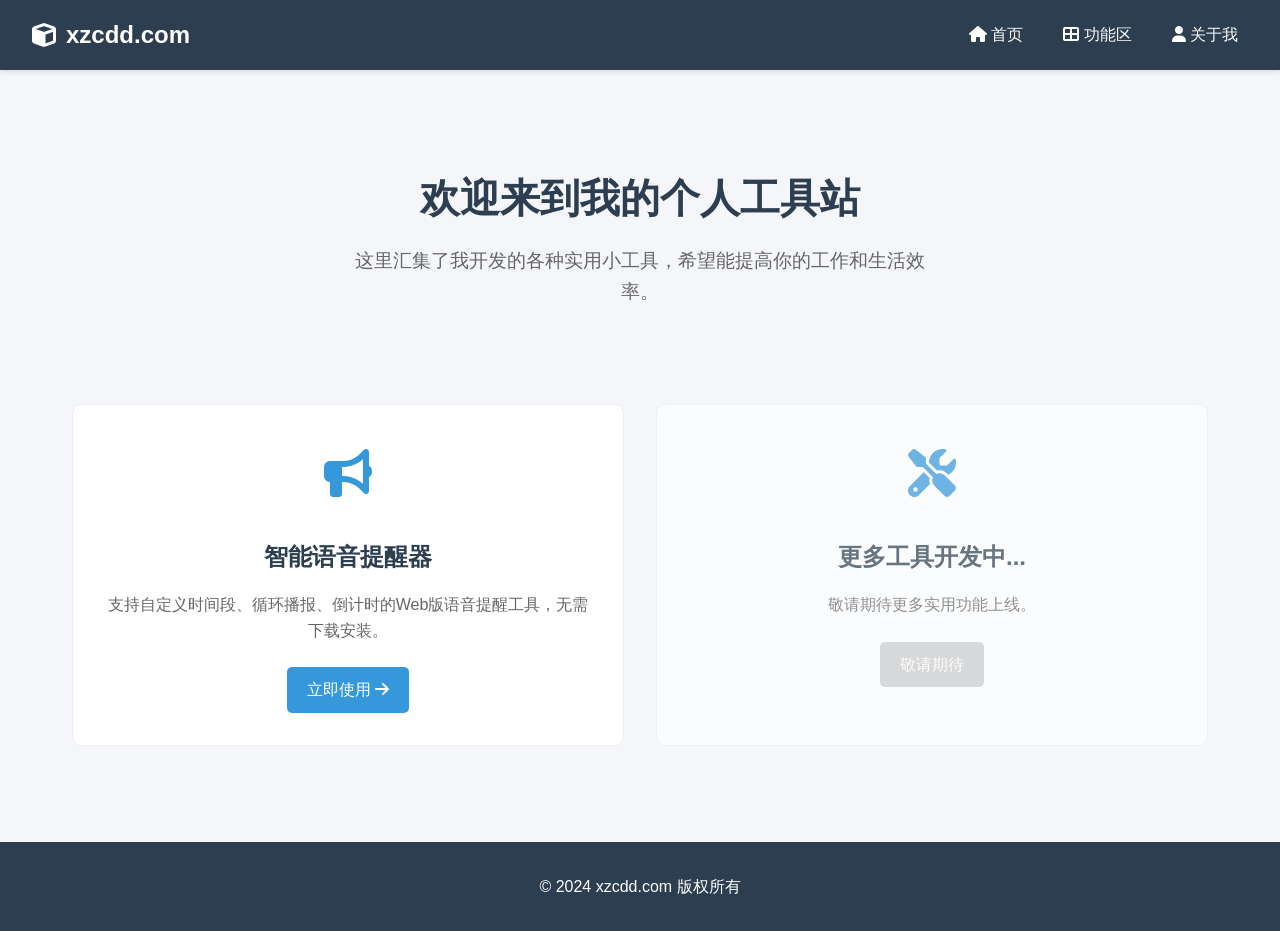
==== index.html @ f3e742e1 "Update index.html" ====
<!DOCTYPE html>
<html lang="zh-CN">
<head>
    <meta charset="UTF-8">
    <meta name="viewport" content="width=device-width, initial-scale=1.0">
    <title>我的个人网站 - xzcdd.com</title>
    <!-- 字体图标 -->
    <link rel="stylesheet" href="https://cdnjs.cloudflare.com/ajax/libs/font-awesome/6.4.0/css/all.min.css">
    <style>
        :root {
            --primary-color: #3498db;
            --secondary-color: #2c3e50;
            --bg-color: #f4f6f9;
            --text-color: #333;
            --card-bg: #fff;
        }

        * {
            margin: 0;
            padding: 0;
            box-sizing: border-box;
            font-family: 'Segoe UI', Tahoma, Geneva, Verdana, sans-serif;
        }

        body {
            background-color: var(--bg-color);
            color: var(--text-color);
            line-height: 1.6;
        }

        /* 导航栏 */
        .navbar {
            background-color: var(--secondary-color);
            color: white;
            padding: 1rem 2rem;
            display: flex;
            justify-content: space-between;
            align-items: center;
            box-shadow: 0 2px 5px rgba(0,0,0,0.1);
        }

        .logo {
            font-size: 1.5rem;
            font-weight: bold;
            display: flex;
            align-items: center;
            gap: 10px;
        }

        .nav-links {
            list-style: none;
            display: flex;
            gap: 20px;
        }

        .nav-links a {
            color: white;
            text-decoration: none;
            padding: 5px 10px;
            border-radius: 4px;
            transition: background 0.3s;
        }

        .nav-links a:hover {
            background-color: rgba(255,255,255,0.1);
        }

        /* 主体内容 */
        .container {
            max-width: 1200px;
            margin: 0 auto;
            padding: 2rem;
        }

        .hero {
            text-align: center;
            padding: 4rem 0;
            margin-bottom: 2rem;
        }

        .hero h1 {
            font-size: 2.5rem;
            margin-bottom: 1rem;
            color: var(--secondary-color);
        }

        .hero p {
            font-size: 1.2rem;
            color: #666;
            max-width: 600px;
            margin: 0 auto;
        }

        /* 功能区网格 */
        .features-grid {
            display: grid;
            grid-template-columns: repeat(auto-fit, minmax(300px, 1fr));
            gap: 2rem;
        }

        .feature-card {
            background: var(--card-bg);
            border-radius: 10px;
            padding: 2rem;
            text-align: center;
            transition: transform 0.3s, box-shadow 0.3s;
            border: 1px solid #eee;
            cursor: pointer;
            text-decoration: none;
            color: inherit;
            display: block;
        }

        .feature-card:hover {
            transform: translateY(-5px);
            box-shadow: 0 10px 20px rgba(0,0,0,0.1);
            border-color: var(--primary-color);
        }

        .feature-icon {
            font-size: 3rem;
            color: var(--primary-color);
            margin-bottom: 1.5rem;
        }

        .feature-title {
            font-size: 1.5rem;
            margin-bottom: 1rem;
            color: var(--secondary-color);
        }

        .feature-desc {
            color: #666;
            margin-bottom: 1.5rem;
        }

        .btn {
            display: inline-block;
            padding: 10px 20px;
            background-color: var(--primary-color);
            color: white;
            border-radius: 5px;
            text-decoration: none;
            font-weight: 500;
            transition: background 0.3s;
        }

        .btn:hover {
            background-color: #2980b9;
        }

        /* 页脚 */
        footer {
            background-color: var(--secondary-color);
            color: white;
            text-align: center;
            padding: 2rem;
            margin-top: 4rem;
        }

        @media (max-width: 768px) {
            .navbar {
                flex-direction: column;
                gap: 1rem;
            }
            
            .nav-links {
                width: 100%;
                justify-content: center;
            }
        }
    </style>
</head>
<body>
    <!-- 导航栏 -->
    <nav class="navbar">
        <div class="logo">
            <i class="fas fa-cube"></i> xzcdd.com
        </div>
        <ul class="nav-links">
            <li><a href="#"><i class="fas fa-home"></i> 首页</a></li>
            <li><a href="#features"><i class="fas fa-th-large"></i> 功能区</a></li>
            <li><a href="#"><i class="fas fa-user"></i> 关于我</a></li>
        </ul>
    </nav>

    <!-- 主体内容 -->
    <div class="container">
        <section class="hero">
            <h1>欢迎来到我的个人工具站</h1>
            <p>这里汇集了我开发的各种实用小工具，希望能提高你的工作和生活效率。</p>
        </section>

        <section id="features" class="features-grid">
            <!-- 工具卡片 1：语音提醒器 -->
            <a href="/reminder/" class="feature-card">
                <div class="feature-icon">
                    <i class="fas fa-bullhorn"></i>
                </div>
                <h3 class="feature-title">智能语音提醒器</h3>
                <p class="feature-desc">支持自定义时间段、循环播报、倒计时的Web版语音提醒工具，无需下载安装。</p>
                <span class="btn">立即使用 <i class="fas fa-arrow-right"></i></span>
            </a>

            <!-- 工具卡片 2：预留位 (示例) -->
            <div class="feature-card" style="opacity: 0.7; cursor: default;">
                <div class="feature-icon">
                    <i class="fas fa-tools"></i>
                </div>
                <h3 class="feature-title">更多工具开发中...</h3>
                <p class="feature-desc">敬请期待更多实用功能上线。</p>
                <span class="btn" style="background-color: #ccc;">敬请期待</span>
            </div>
        </section>
    </div>

    <!-- 页脚 -->
    <footer>
        <p>&copy; 2024 xzcdd.com 版权所有</p>
    </footer>
</body>
</html>
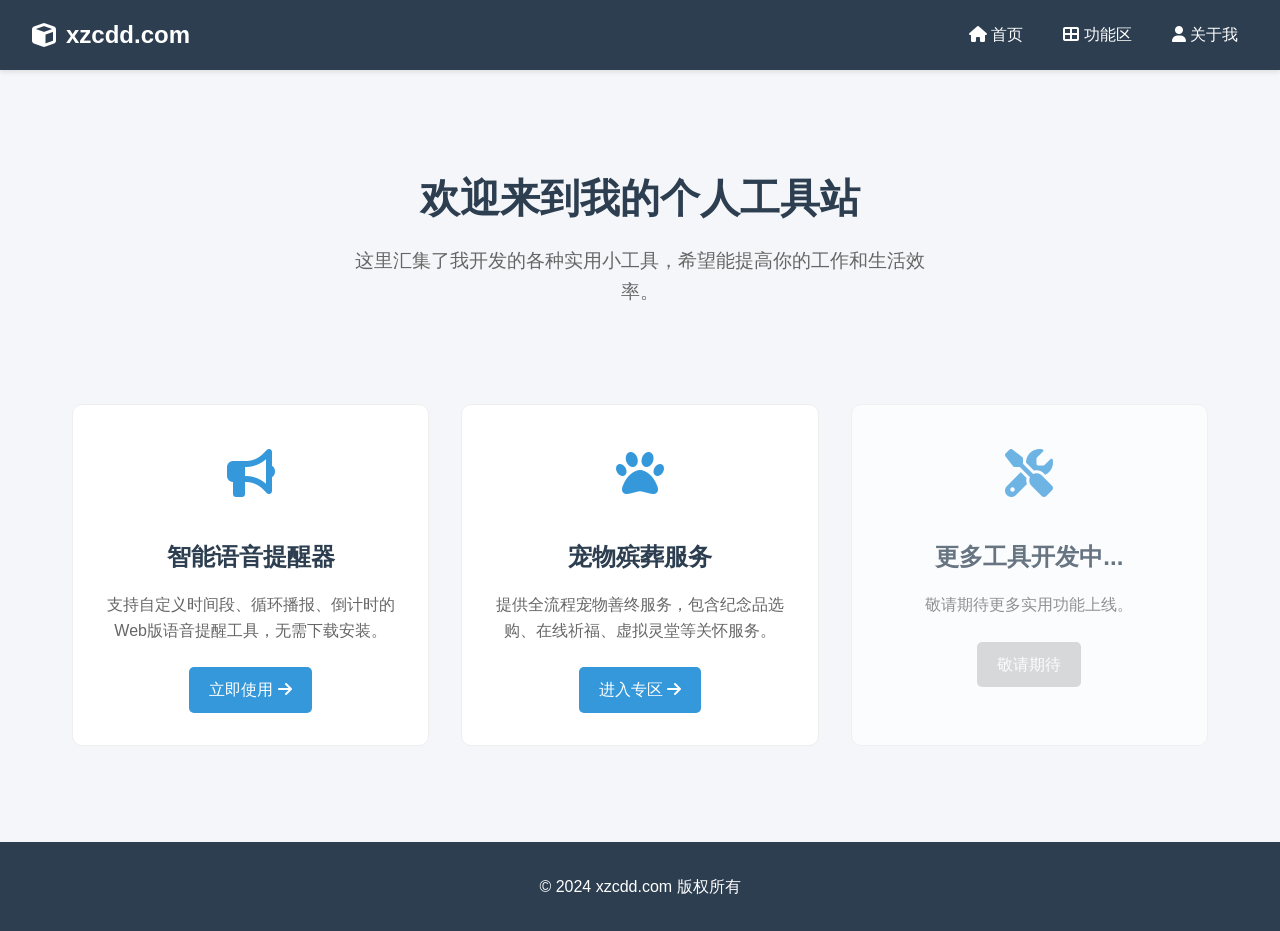
==== commit f3aae2ae: "Update index.html" ====
--- a/index.html
+++ b/index.html
@@ -1,222 +1,232 @@
-<!DOCTYPE html>
-<html lang="zh-CN">
-<head>
-    <meta charset="UTF-8">
-    <meta name="viewport" content="width=device-width, initial-scale=1.0">
-    <title>我的个人网站 - xzcdd.com</title>
-    <!-- 字体图标 -->
-    <link rel="stylesheet" href="https://cdnjs.cloudflare.com/ajax/libs/font-awesome/6.4.0/css/all.min.css">
-    <style>
-        :root {
-            --primary-color: #3498db;
-            --secondary-color: #2c3e50;
-            --bg-color: #f4f6f9;
-            --text-color: #333;
-            --card-bg: #fff;
-        }
-
-        * {
-            margin: 0;
-            padding: 0;
-            box-sizing: border-box;
-            font-family: 'Segoe UI', Tahoma, Geneva, Verdana, sans-serif;
-        }
-
-        body {
-            background-color: var(--bg-color);
-            color: var(--text-color);
-            line-height: 1.6;
-        }
-
-        /* 导航栏 */
-        .navbar {
-            background-color: var(--secondary-color);
-            color: white;
-            padding: 1rem 2rem;
-            display: flex;
-            justify-content: space-between;
-            align-items: center;
-            box-shadow: 0 2px 5px rgba(0,0,0,0.1);
-        }
-
-        .logo {
-            font-size: 1.5rem;
-            font-weight: bold;
-            display: flex;
-            align-items: center;
-            gap: 10px;
-        }
-
-        .nav-links {
-            list-style: none;
-            display: flex;
-            gap: 20px;
-        }
-
-        .nav-links a {
-            color: white;
-            text-decoration: none;
-            padding: 5px 10px;
-            border-radius: 4px;
-            transition: background 0.3s;
-        }
-
-        .nav-links a:hover {
-            background-color: rgba(255,255,255,0.1);
-        }
-
-        /* 主体内容 */
-        .container {
-            max-width: 1200px;
-            margin: 0 auto;
-            padding: 2rem;
-        }
-
-        .hero {
-            text-align: center;
-            padding: 4rem 0;
-            margin-bottom: 2rem;
-        }
-
-        .hero h1 {
-            font-size: 2.5rem;
-            margin-bottom: 1rem;
-            color: var(--secondary-color);
-        }
-
-        .hero p {
-            font-size: 1.2rem;
-            color: #666;
-            max-width: 600px;
-            margin: 0 auto;
-        }
-
-        /* 功能区网格 */
-        .features-grid {
-            display: grid;
-            grid-template-columns: repeat(auto-fit, minmax(300px, 1fr));
-            gap: 2rem;
-        }
-
-        .feature-card {
-            background: var(--card-bg);
-            border-radius: 10px;
-            padding: 2rem;
-            text-align: center;
-            transition: transform 0.3s, box-shadow 0.3s;
-            border: 1px solid #eee;
-            cursor: pointer;
-            text-decoration: none;
-            color: inherit;
-            display: block;
-        }
-
-        .feature-card:hover {
-            transform: translateY(-5px);
-            box-shadow: 0 10px 20px rgba(0,0,0,0.1);
-            border-color: var(--primary-color);
-        }
-
-        .feature-icon {
-            font-size: 3rem;
-            color: var(--primary-color);
-            margin-bottom: 1.5rem;
-        }
-
-        .feature-title {
-            font-size: 1.5rem;
-            margin-bottom: 1rem;
-            color: var(--secondary-color);
-        }
-
-        .feature-desc {
-            color: #666;
-            margin-bottom: 1.5rem;
-        }
-
-        .btn {
-            display: inline-block;
-            padding: 10px 20px;
-            background-color: var(--primary-color);
-            color: white;
-            border-radius: 5px;
-            text-decoration: none;
-            font-weight: 500;
-            transition: background 0.3s;
-        }
-
-        .btn:hover {
-            background-color: #2980b9;
-        }
-
-        /* 页脚 */
-        footer {
-            background-color: var(--secondary-color);
-            color: white;
-            text-align: center;
-            padding: 2rem;
-            margin-top: 4rem;
-        }
-
-        @media (max-width: 768px) {
-            .navbar {
-                flex-direction: column;
-                gap: 1rem;
-            }
-            
-            .nav-links {
-                width: 100%;
-                justify-content: center;
-            }
-        }
-    </style>
-</head>
-<body>
-    <!-- 导航栏 -->
-    <nav class="navbar">
-        <div class="logo">
-            <i class="fas fa-cube"></i> xzcdd.com
-        </div>
-        <ul class="nav-links">
-            <li><a href="#"><i class="fas fa-home"></i> 首页</a></li>
-            <li><a href="#features"><i class="fas fa-th-large"></i> 功能区</a></li>
-            <li><a href="#"><i class="fas fa-user"></i> 关于我</a></li>
-        </ul>
-    </nav>
-
-    <!-- 主体内容 -->
-    <div class="container">
-        <section class="hero">
-            <h1>欢迎来到我的个人工具站</h1>
-            <p>这里汇集了我开发的各种实用小工具，希望能提高你的工作和生活效率。</p>
-        </section>
-
-        <section id="features" class="features-grid">
-            <!-- 工具卡片 1：语音提醒器 -->
-            <a href="/reminder/" class="feature-card">
-                <div class="feature-icon">
-                    <i class="fas fa-bullhorn"></i>
-                </div>
-                <h3 class="feature-title">智能语音提醒器</h3>
-                <p class="feature-desc">支持自定义时间段、循环播报、倒计时的Web版语音提醒工具，无需下载安装。</p>
-                <span class="btn">立即使用 <i class="fas fa-arrow-right"></i></span>
-            </a>
-
-            <!-- 工具卡片 2：预留位 (示例) -->
-            <div class="feature-card" style="opacity: 0.7; cursor: default;">
-                <div class="feature-icon">
-                    <i class="fas fa-tools"></i>
-                </div>
-                <h3 class="feature-title">更多工具开发中...</h3>
-                <p class="feature-desc">敬请期待更多实用功能上线。</p>
-                <span class="btn" style="background-color: #ccc;">敬请期待</span>
-            </div>
-        </section>
-    </div>
-
-    <!-- 页脚 -->
-    <footer>
-        <p>&copy; 2024 xzcdd.com 版权所有</p>
-    </footer>
-</body>
-</html>
+<!DOCTYPE html>
+<html lang="zh-CN">
+<head>
+    <meta charset="UTF-8">
+    <meta name="viewport" content="width=device-width, initial-scale=1.0">
+    <title>我的个人网站 - xzcdd.com</title>
+    <!-- 字体图标 -->
+    <link rel="stylesheet" href="https://cdnjs.cloudflare.com/ajax/libs/font-awesome/6.4.0/css/all.min.css">
+    <style>
+        :root {
+            --primary-color: #3498db;
+            --secondary-color: #2c3e50;
+            --bg-color: #f4f6f9;
+            --text-color: #333;
+            --card-bg: #fff;
+        }
+
+        * {
+            margin: 0;
+            padding: 0;
+            box-sizing: border-box;
+            font-family: 'Segoe UI', Tahoma, Geneva, Verdana, sans-serif;
+        }
+
+        body {
+            background-color: var(--bg-color);
+            color: var(--text-color);
+            line-height: 1.6;
+        }
+
+        /* 导航栏 */
+        .navbar {
+            background-color: var(--secondary-color);
+            color: white;
+            padding: 1rem 2rem;
+            display: flex;
+            justify-content: space-between;
+            align-items: center;
+            box-shadow: 0 2px 5px rgba(0,0,0,0.1);
+        }
+
+        .logo {
+            font-size: 1.5rem;
+            font-weight: bold;
+            display: flex;
+            align-items: center;
+            gap: 10px;
+        }
+
+        .nav-links {
+            list-style: none;
+            display: flex;
+            gap: 20px;
+        }
+
+        .nav-links a {
+            color: white;
+            text-decoration: none;
+            padding: 5px 10px;
+            border-radius: 4px;
+            transition: background 0.3s;
+        }
+
+        .nav-links a:hover {
+            background-color: rgba(255,255,255,0.1);
+        }
+
+        /* 主体内容 */
+        .container {
+            max-width: 1200px;
+            margin: 0 auto;
+            padding: 2rem;
+        }
+
+        .hero {
+            text-align: center;
+            padding: 4rem 0;
+            margin-bottom: 2rem;
+        }
+
+        .hero h1 {
+            font-size: 2.5rem;
+            margin-bottom: 1rem;
+            color: var(--secondary-color);
+        }
+
+        .hero p {
+            font-size: 1.2rem;
+            color: #666;
+            max-width: 600px;
+            margin: 0 auto;
+        }
+
+        /* 功能区网格 */
+        .features-grid {
+            display: grid;
+            grid-template-columns: repeat(auto-fit, minmax(300px, 1fr));
+            gap: 2rem;
+        }
+
+        .feature-card {
+            background: var(--card-bg);
+            border-radius: 10px;
+            padding: 2rem;
+            text-align: center;
+            transition: transform 0.3s, box-shadow 0.3s;
+            border: 1px solid #eee;
+            cursor: pointer;
+            text-decoration: none;
+            color: inherit;
+            display: block;
+        }
+
+        .feature-card:hover {
+            transform: translateY(-5px);
+            box-shadow: 0 10px 20px rgba(0,0,0,0.1);
+            border-color: var(--primary-color);
+        }
+
+        .feature-icon {
+            font-size: 3rem;
+            color: var(--primary-color);
+            margin-bottom: 1.5rem;
+        }
+
+        .feature-title {
+            font-size: 1.5rem;
+            margin-bottom: 1rem;
+            color: var(--secondary-color);
+        }
+
+        .feature-desc {
+            color: #666;
+            margin-bottom: 1.5rem;
+        }
+
+        .btn {
+            display: inline-block;
+            padding: 10px 20px;
+            background-color: var(--primary-color);
+            color: white;
+            border-radius: 5px;
+            text-decoration: none;
+            font-weight: 500;
+            transition: background 0.3s;
+        }
+
+        .btn:hover {
+            background-color: #2980b9;
+        }
+
+        /* 页脚 */
+        footer {
+            background-color: var(--secondary-color);
+            color: white;
+            text-align: center;
+            padding: 2rem;
+            margin-top: 4rem;
+        }
+
+        @media (max-width: 768px) {
+            .navbar {
+                flex-direction: column;
+                gap: 1rem;
+            }
+            
+            .nav-links {
+                width: 100%;
+                justify-content: center;
+            }
+        }
+    </style>
+</head>
+<body>
+    <!-- 导航栏 -->
+    <nav class="navbar">
+        <div class="logo">
+            <i class="fas fa-cube"></i> xzcdd.com
+        </div>
+        <ul class="nav-links">
+            <li><a href="#"><i class="fas fa-home"></i> 首页</a></li>
+            <li><a href="#features"><i class="fas fa-th-large"></i> 功能区</a></li>
+            <li><a href="#"><i class="fas fa-user"></i> 关于我</a></li>
+        </ul>
+    </nav>
+
+    <!-- 主体内容 -->
+    <div class="container">
+        <section class="hero">
+            <h1>欢迎来到我的个人工具站</h1>
+            <p>这里汇集了我开发的各种实用小工具，希望能提高你的工作和生活效率。</p>
+        </section>
+
+        <section id="features" class="features-grid">
+            <!-- 工具卡片 1：语音提醒器 -->
+            <a href="/reminder/" class="feature-card">
+                <div class="feature-icon">
+                    <i class="fas fa-bullhorn"></i>
+                </div>
+                <h3 class="feature-title">智能语音提醒器</h3>
+                <p class="feature-desc">支持自定义时间段、循环播报、倒计时的Web版语音提醒工具，无需下载安装。</p>
+                <span class="btn">立即使用 <i class="fas fa-arrow-right"></i></span>
+            </a>
+
+            <!-- 工具卡片 2：宠物殡葬服务 -->
+            <a href="/pet-funeral/" class="feature-card">
+                <div class="feature-icon">
+                    <i class="fas fa-paw"></i>
+                </div>
+                <h3 class="feature-title">宠物殡葬服务</h3>
+                <p class="feature-desc">提供全流程宠物善终服务，包含纪念品选购、在线祈福、虚拟灵堂等关怀服务。</p>
+                <span class="btn">进入专区 <i class="fas fa-arrow-right"></i></span>
+            </a>
+
+            <!-- 工具卡片 3：预留位 (示例) -->
+            <div class="feature-card" style="opacity: 0.7; cursor: default;">
+                <div class="feature-icon">
+                    <i class="fas fa-tools"></i>
+                </div>
+                <h3 class="feature-title">更多工具开发中...</h3>
+                <p class="feature-desc">敬请期待更多实用功能上线。</p>
+                <span class="btn" style="background-color: #ccc;">敬请期待</span>
+            </div>
+        </section>
+    </div>
+
+    <!-- 页脚 -->
+    <footer>
+        <p>&copy; 2024 xzcdd.com 版权所有</p>
+    </footer>
+</body>
+</html>
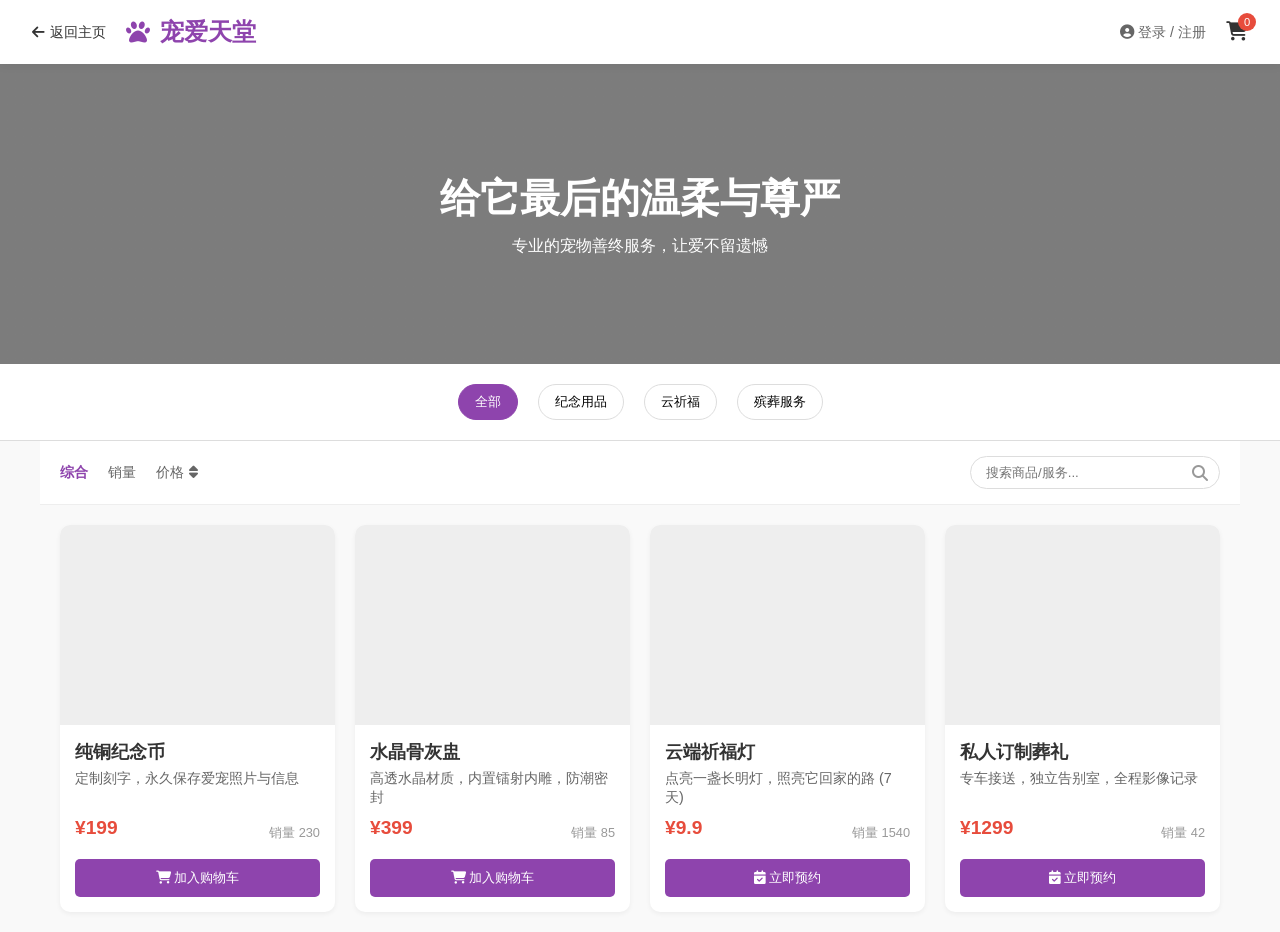
==== commit 43a21fbb: "Add files via upload" ====
--- a/index.html
+++ b/index.html
@@ -3,230 +3,1061 @@
 <head>
     <meta charset="UTF-8">
     <meta name="viewport" content="width=device-width, initial-scale=1.0">
-    <title>我的个人网站 - xzcdd.com</title>
-    <!-- 字体图标 -->
+    <title>宠物殡葬服务专区 - xzcdd.com</title>
     <link rel="stylesheet" href="https://cdnjs.cloudflare.com/ajax/libs/font-awesome/6.4.0/css/all.min.css">
     <style>
         :root {
-            --primary-color: #3498db;
-            --secondary-color: #2c3e50;
-            --bg-color: #f4f6f9;
+            --primary-color: #8e44ad; /* 紫色系，庄重温情 */
+            --secondary-color: #ecf0f1;
             --text-color: #333;
-            --card-bg: #fff;
+            --light-text: #666;
+            --border-color: #ddd;
         }
 
         * {
             margin: 0;
             padding: 0;
             box-sizing: border-box;
-            font-family: 'Segoe UI', Tahoma, Geneva, Verdana, sans-serif;
+            font-family: 'Segoe UI', sans-serif;
         }
 
         body {
-            background-color: var(--bg-color);
+            background-color: #f9f9f9;
             color: var(--text-color);
-            line-height: 1.6;
         }
 
         /* 导航栏 */
         .navbar {
-            background-color: var(--secondary-color);
-            color: white;
+            background-color: #fff;
             padding: 1rem 2rem;
             display: flex;
             justify-content: space-between;
             align-items: center;
-            box-shadow: 0 2px 5px rgba(0,0,0,0.1);
-        }
-
-        .logo {
+            box-shadow: 0 2px 10px rgba(0,0,0,0.05);
+            position: sticky;
+            top: 0;
+            z-index: 100;
+        }
+
+        .nav-left {
+            display: flex;
+            align-items: center;
+            gap: 20px;
+        }
+
+        .back-link {
+            text-decoration: none;
+            color: var(--text-color);
+            display: flex;
+            align-items: center;
+            gap: 5px;
+            font-size: 0.9rem;
+        }
+
+        .brand {
             font-size: 1.5rem;
             font-weight: bold;
+            color: var(--primary-color);
             display: flex;
             align-items: center;
             gap: 10px;
         }
 
-        .nav-links {
-            list-style: none;
+        .nav-right {
             display: flex;
             gap: 20px;
-        }
-
-        .nav-links a {
+            align-items: center;
+        }
+
+        .cart-btn {
+            position: relative;
+            cursor: pointer;
+            font-size: 1.2rem;
+        }
+
+        .cart-count {
+            position: absolute;
+            top: -8px;
+            right: -8px;
+            background-color: #e74c3c;
             color: white;
-            text-decoration: none;
-            padding: 5px 10px;
-            border-radius: 4px;
-            transition: background 0.3s;
-        }
-
-        .nav-links a:hover {
-            background-color: rgba(255,255,255,0.1);
-        }
-
-        /* 主体内容 */
+            border-radius: 50%;
+            width: 18px;
+            height: 18px;
+            font-size: 0.7rem;
+            display: flex;
+            justify-content: center;
+            align-items: center;
+        }
+
+        /* 轮播/Hero区域 */
+        .hero {
+            background: linear-gradient(rgba(0,0,0,0.5), rgba(0,0,0,0.5)), url('https://images.unsplash.com/photo-1518020382113-a7e8fc38eac9?ixlib=rb-1.2.1&auto=format&fit=crop&w=1350&q=80');
+            background-size: cover;
+            background-position: center;
+            height: 300px;
+            display: flex;
+            justify-content: center;
+            align-items: center;
+            color: white;
+            text-align: center;
+        }
+
+        .hero h1 {
+            font-size: 2.5rem;
+            margin-bottom: 10px;
+        }
+
+        /* 分类导航 */
+        .categories {
+            display: flex;
+            justify-content: center;
+            gap: 20px;
+            padding: 20px;
+            background: white;
+            border-bottom: 1px solid var(--border-color);
+        }
+
+        .category-btn {
+            padding: 8px 16px;
+            border: 1px solid var(--border-color);
+            border-radius: 20px;
+            cursor: pointer;
+            background: transparent;
+            transition: all 0.3s;
+        }
+
+        .category-btn.active, .category-btn:hover {
+            background-color: var(--primary-color);
+            color: white;
+            border-color: var(--primary-color);
+        }
+
+        /* 商品列表 */
         .container {
             max-width: 1200px;
             margin: 0 auto;
-            padding: 2rem;
-        }
-
-        .hero {
-            text-align: center;
-            padding: 4rem 0;
-            margin-bottom: 2rem;
-        }
-
-        .hero h1 {
-            font-size: 2.5rem;
-            margin-bottom: 1rem;
-            color: var(--secondary-color);
-        }
-
-        .hero p {
+            padding: 20px;
+        }
+
+        .product-grid {
+            display: grid;
+            grid-template-columns: repeat(auto-fill, minmax(250px, 1fr));
+            gap: 20px;
+        }
+
+        .product-card {
+            background: white;
+            border-radius: 10px;
+            overflow: hidden;
+            box-shadow: 0 2px 5px rgba(0,0,0,0.05);
+            transition: transform 0.3s;
+            display: flex;
+            flex-direction: column;
+        }
+
+        .product-card:hover {
+            transform: translateY(-5px);
+        }
+
+        .product-img {
+            height: 200px;
+            background-color: #eee;
+            background-size: cover;
+            background-position: center;
+        }
+
+        .product-info {
+            padding: 15px;
+            flex: 1;
+            display: flex;
+            flex-direction: column;
+        }
+
+        .product-title {
+            font-size: 1.1rem;
+            margin-bottom: 5px;
+            font-weight: 600;
+        }
+
+        .product-desc {
+            font-size: 0.9rem;
+            color: var(--light-text);
+            margin-bottom: 10px;
+            flex: 1;
+        }
+
+        .product-price {
             font-size: 1.2rem;
-            color: #666;
-            max-width: 600px;
-            margin: 0 auto;
-        }
-
-        /* 功能区网格 */
-        .features-grid {
-            display: grid;
-            grid-template-columns: repeat(auto-fit, minmax(300px, 1fr));
-            gap: 2rem;
-        }
-
-        .feature-card {
-            background: var(--card-bg);
-            border-radius: 10px;
-            padding: 2rem;
-            text-align: center;
-            transition: transform 0.3s, box-shadow 0.3s;
-            border: 1px solid #eee;
-            cursor: pointer;
-            text-decoration: none;
-            color: inherit;
-            display: block;
-        }
-
-        .feature-card:hover {
-            transform: translateY(-5px);
-            box-shadow: 0 10px 20px rgba(0,0,0,0.1);
-            border-color: var(--primary-color);
-        }
-
-        .feature-icon {
-            font-size: 3rem;
-            color: var(--primary-color);
-            margin-bottom: 1.5rem;
-        }
-
-        .feature-title {
-            font-size: 1.5rem;
-            margin-bottom: 1rem;
-            color: var(--secondary-color);
-        }
-
-        .feature-desc {
-            color: #666;
-            margin-bottom: 1.5rem;
-        }
-
-        .btn {
-            display: inline-block;
-            padding: 10px 20px;
+            color: #e74c3c;
+            font-weight: bold;
+            margin-bottom: 10px;
+        }
+
+        .add-btn {
+            width: 100%;
+            padding: 10px;
             background-color: var(--primary-color);
             color: white;
+            border: none;
             border-radius: 5px;
-            text-decoration: none;
-            font-weight: 500;
-            transition: background 0.3s;
-        }
-
-        .btn:hover {
-            background-color: #2980b9;
-        }
-
-        /* 页脚 */
-        footer {
-            background-color: var(--secondary-color);
+            cursor: pointer;
+            transition: background 0.2s;
+        }
+
+        .add-btn:hover {
+            background-color: #7d3c98;
+        }
+
+        /* 购物车侧边栏 */
+        .cart-sidebar {
+            position: fixed;
+            right: -400px;
+            top: 0;
+            width: 350px;
+            height: 100%;
+            background: white;
+            box-shadow: -2px 0 10px rgba(0,0,0,0.1);
+            transition: right 0.3s;
+            z-index: 200;
+            display: flex;
+            flex-direction: column;
+        }
+
+        .cart-sidebar.open {
+            right: 0;
+        }
+
+        .cart-header {
+            padding: 20px;
+            border-bottom: 1px solid var(--border-color);
+            display: flex;
+            justify-content: space-between;
+            align-items: center;
+            background: var(--primary-color);
             color: white;
-            text-align: center;
-            padding: 2rem;
-            margin-top: 4rem;
-        }
-
-        @media (max-width: 768px) {
-            .navbar {
-                flex-direction: column;
-                gap: 1rem;
-            }
-            
-            .nav-links {
-                width: 100%;
-                justify-content: center;
-            }
+        }
+
+        .cart-items {
+            flex: 1;
+            overflow-y: auto;
+            padding: 20px;
+        }
+
+        .cart-item {
+            display: flex;
+            gap: 10px;
+            margin-bottom: 15px;
+            border-bottom: 1px solid #eee;
+            padding-bottom: 15px;
+        }
+
+        .cart-item-info {
+            flex: 1;
+        }
+
+        .cart-item-title {
+            font-weight: bold;
+            font-size: 0.9rem;
+        }
+
+        .cart-item-price {
+            color: #e74c3c;
+            font-size: 0.9rem;
+        }
+
+        .cart-controls {
+            display: flex;
+            align-items: center;
+            gap: 10px;
+            margin-top: 5px;
+        }
+
+        .qty-btn {
+            width: 20px;
+            height: 20px;
+            border: 1px solid #ccc;
+            background: #fff;
+            cursor: pointer;
+            display: flex;
+            justify-content: center;
+            align-items: center;
+        }
+
+        .cart-footer {
+            padding: 20px;
+            border-top: 1px solid var(--border-color);
+            background: #f9f9f9;
+        }
+
+        .total-price {
+            display: flex;
+            justify-content: space-between;
+            font-size: 1.2rem;
+            font-weight: bold;
+            margin-bottom: 15px;
+        }
+
+        .checkout-btn {
+            width: 100%;
+            padding: 15px;
+            background-color: #e74c3c;
+            color: white;
+            border: none;
+            border-radius: 5px;
+            font-size: 1rem;
+            cursor: pointer;
+        }
+
+        /* 筛选栏与搜索 */
+        .filter-bar {
+            background: white;
+            padding: 15px 20px;
+            margin: 0 auto;
+            max-width: 1200px;
+            display: flex;
+            justify-content: space-between;
+            align-items: center;
+            border-bottom: 1px solid #eee;
+        }
+
+        .sort-options {
+            display: flex;
+            gap: 20px;
+        }
+
+        .sort-btn {
+            cursor: pointer;
+            color: #666;
+            font-size: 0.9rem;
+            display: flex;
+            align-items: center;
+            gap: 5px;
+        }
+
+        .sort-btn.active {
+            color: var(--primary-color);
+            font-weight: bold;
+        }
+
+        .search-box {
+            position: relative;
+        }
+
+        .search-input {
+            padding: 8px 35px 8px 15px;
+            border: 1px solid #ddd;
+            border-radius: 20px;
+            width: 250px;
+            outline: none;
+            transition: border-color 0.3s;
+        }
+
+        .search-input:focus {
+            border-color: var(--primary-color);
+        }
+
+        .search-icon {
+            position: absolute;
+            right: 12px;
+            top: 50%;
+            transform: translateY(-50%);
+            color: #999;
+            cursor: pointer;
+        }
+
+        /* 详情页弹窗升级 */
+        .service-content {
+            width: 800px; /* 加宽 */
+            max-width: 90%;
+            max-height: 90vh;
+            overflow-y: auto;
+            text-align: left; /* 左对齐 */
+            padding: 0;
+        }
+
+        .modal-header {
+            position: sticky;
+            top: 0;
+            background: white;
+            padding: 15px 20px;
+            border-bottom: 1px solid #eee;
+            display: flex;
+            justify-content: space-between;
+            align-items: center;
+            z-index: 10;
+        }
+
+        .modal-body {
+            padding: 20px;
+            display: flex;
+            gap: 30px;
+        }
+
+        .modal-left {
+            flex: 1;
+        }
+
+        .modal-right {
+            width: 300px;
+            background: #f9f9f9;
+            padding: 20px;
+            border-radius: 8px;
+        }
+
+        .detail-tabs {
+            display: flex;
+            border-bottom: 1px solid #ddd;
+            margin-bottom: 20px;
+            margin-top: 20px;
+        }
+
+        .detail-tab {
+            padding: 10px 20px;
+            cursor: pointer;
+            border-bottom: 2px solid transparent;
+        }
+
+        .detail-tab.active {
+            color: var(--primary-color);
+            border-bottom-color: var(--primary-color);
+            font-weight: bold;
+        }
+
+        .tab-content {
+            display: none;
+        }
+
+        .tab-content.active {
+            display: block;
+        }
+
+        .review-item {
+            border-bottom: 1px solid #eee;
+            padding: 15px 0;
+        }
+
+        .review-user {
+            display: flex;
+            align-items: center;
+            gap: 10px;
+            margin-bottom: 5px;
+            font-size: 0.9rem;
+            color: #666;
+        }
+
+        .review-text {
+            color: #333;
+            line-height: 1.5;
+        }
+
+        .overlay {
+            display: none;
+            position: fixed;
+            top: 0;
+            left: 0;
+            width: 100%;
+            height: 100%;
+            background: rgba(0,0,0,0.3);
+            z-index: 150;
+        }
+
+        .overlay.active {
+            display: block;
         }
     </style>
 </head>
 <body>
     <!-- 导航栏 -->
     <nav class="navbar">
-        <div class="logo">
-            <i class="fas fa-cube"></i> xzcdd.com
+        <div class="nav-left">
+            <a href="/" class="back-link"><i class="fas fa-arrow-left"></i> 返回主页</a>
+            <div class="brand">
+                <i class="fas fa-paw"></i> 宠爱天堂
+            </div>
         </div>
-        <ul class="nav-links">
-            <li><a href="#"><i class="fas fa-home"></i> 首页</a></li>
-            <li><a href="#features"><i class="fas fa-th-large"></i> 功能区</a></li>
-            <li><a href="#"><i class="fas fa-user"></i> 关于我</a></li>
-        </ul>
+        <div class="nav-right">
+            <div id="user-area">
+                <!-- 动态显示登录状态 -->
+                <a href="login.html" style="text-decoration:none; color:#666; font-size:0.9rem;">
+                    <i class="fas fa-user-circle"></i> 登录 / 注册
+                </a>
+            </div>
+            <div class="cart-btn" onclick="toggleCart()">
+                <i class="fas fa-shopping-cart"></i>
+                <span class="cart-count" id="cart-count">0</span>
+            </div>
+        </div>
     </nav>
 
-    <!-- 主体内容 -->
+    <!-- Hero -->
+    <section class="hero">
+        <div>
+            <h1>给它最后的温柔与尊严</h1>
+            <p>专业的宠物善终服务，让爱不留遗憾</p>
+        </div>
+    </section>
+
+    <!-- 分类 -->
+    <div class="categories">
+        <button class="category-btn active" onclick="filterProducts('all')">全部</button>
+        <button class="category-btn" onclick="filterProducts('memorial')">纪念用品</button>
+        <button class="category-btn" onclick="filterProducts('virtual')">云祈福</button>
+        <button class="category-btn" onclick="filterProducts('service')">殡葬服务</button>
+    </div>
+
+    <!-- 筛选与搜索 -->
+    <div class="filter-bar">
+        <div class="sort-options">
+            <div class="sort-btn active" onclick="sortProducts('default')">综合</div>
+            <div class="sort-btn" onclick="sortProducts('sales')">销量</div>
+            <div class="sort-btn" onclick="sortProducts('price')">价格 <i class="fas fa-sort"></i></div>
+        </div>
+        <div class="search-box">
+            <input type="text" class="search-input" placeholder="搜索商品/服务..." onkeyup="searchProducts(this.value)">
+            <i class="fas fa-search search-icon"></i>
+        </div>
+    </div>
+
+    <!-- 商品列表 -->
     <div class="container">
-        <section class="hero">
-            <h1>欢迎来到我的个人工具站</h1>
-            <p>这里汇集了我开发的各种实用小工具，希望能提高你的工作和生活效率。</p>
-        </section>
-
-        <section id="features" class="features-grid">
-            <!-- 工具卡片 1：语音提醒器 -->
-            <a href="/reminder/" class="feature-card">
-                <div class="feature-icon">
-                    <i class="fas fa-bullhorn"></i>
+        <div class="product-grid" id="product-list">
+            <!-- 动态生成 -->
+        </div>
+    </div>
+
+    <!-- 购物车侧边栏 -->
+    <div class="overlay" id="cart-overlay" onclick="toggleCart()"></div>
+    <div class="cart-sidebar" id="cart-sidebar">
+        <div class="cart-header">
+            <h3>购物车</h3>
+            <span onclick="toggleCart()" style="cursor:pointer">&times;</span>
+        </div>
+        <div class="cart-items" id="cart-items">
+            <!-- 动态生成 -->
+        </div>
+        <div class="cart-footer">
+            <div class="total-price">
+                <span>合计:</span>
+                <span id="cart-total">¥0.00</span>
+            </div>
+            <button class="checkout-btn" onclick="checkout()">去结算</button>
+        </div>
+    </div>
+
+    <!-- 商品/服务详情弹窗 (升级版) -->
+    <div class="overlay" id="product-modal-overlay" onclick="closeProductModal()"></div>
+    <div class="service-modal" id="product-modal" style="display:none; position:fixed; top:50%; left:50%; transform:translate(-50%, -50%); z-index:200; background:white; border-radius:8px; width:900px; max-width:95%; max-height:90vh; overflow:hidden; box-shadow:0 5px 20px rgba(0,0,0,0.2);">
+        <div class="modal-header">
+            <h3 id="modal-product-title">商品详情</h3>
+            <span onclick="closeProductModal()" style="cursor:pointer; font-size:1.5rem">&times;</span>
+        </div>
+        
+        <div class="service-content" style="width:100%; height:calc(90vh - 60px); overflow-y:auto; padding:0; display:flex; flex-direction:column;">
+            <div class="modal-body">
+                <!-- 左侧：图片与详情 -->
+                <div class="modal-left">
+                    <div class="product-gallery" style="margin-bottom:20px;">
+                        <img src="" id="modal-main-img" style="width:100%; height:300px; object-fit:cover; border-radius:8px;">
+                    </div>
+                    
+                    <div class="detail-tabs">
+                        <div class="detail-tab active" onclick="switchTab('detail')">详情</div>
+                        <div class="detail-tab" onclick="switchTab('reviews')">评价 (99+)</div>
+                        <div class="detail-tab" onclick="switchTab('qa')">问大家 (12)</div>
+                    </div>
+                    
+                    <div id="tab-detail" class="tab-content active">
+                        <h4 style="margin-bottom:10px;">服务/商品介绍</h4>
+                        <p id="modal-full-desc" style="line-height:1.6; color:#555;"></p>
+                        <div style="margin-top:20px; padding:15px; background:#f9f9f9; border-radius:8px;">
+                            <h5><i class="fas fa-shield-alt"></i> 服务保障</h5>
+                            <p style="font-size:0.85rem; color:#888; margin-top:5px;">
+                                <i class="fas fa-check-circle"></i> 实名认证商家<br>
+                                <i class="fas fa-check-circle"></i> 24小时专属客服<br>
+                                <i class="fas fa-check-circle"></i> 不满意极速退款
+                            </p>
+                        </div>
+                    </div>
+                    
+                    <div id="tab-reviews" class="tab-content">
+                        <!-- 动态生成评价 -->
+                        <div id="reviews-list"></div>
+                    </div>
+                    
+                    <div id="tab-qa" class="tab-content">
+                        <!-- 动态生成问答 -->
+                        <div id="qa-list"></div>
+                    </div>
                 </div>
-                <h3 class="feature-title">智能语音提醒器</h3>
-                <p class="feature-desc">支持自定义时间段、循环播报、倒计时的Web版语音提醒工具，无需下载安装。</p>
-                <span class="btn">立即使用 <i class="fas fa-arrow-right"></i></span>
-            </a>
-
-            <!-- 工具卡片 2：宠物殡葬服务 -->
-            <a href="/pet-funeral/" class="feature-card">
-                <div class="feature-icon">
-                    <i class="fas fa-paw"></i>
+                
+                <!-- 右侧：操作区 (吸顶效果需配合父级) -->
+                <div class="modal-right">
+                    <div style="background:white; padding:15px; border-radius:8px; position:sticky; top:0;">
+                        <h2 id="modal-right-price" style="color:#e74c3c; font-size:1.8rem; margin-bottom:10px;"></h2>
+                        <div style="margin-bottom:15px; color:#666; font-size:0.9rem;">
+                            销量: <span id="modal-sales">1000+</span> | 评分: <span style="color:#f1c40f">4.9</span>
+                        </div>
+                        
+                        <!-- 动态表单区域 -->
+                        <div id="modal-form-area">
+                            <!-- 根据类型动态插入：服务时间/宠物信息等 -->
+                        </div>
+                        
+                        <div style="margin-top:20px;">
+                            <button class="add-btn" id="modal-action-btn" onclick="handleModalAction()">立即预约</button>
+                            <button class="add-btn" style="background:#f39c12; margin-top:10px;" onclick="addToCartFromModal(true)">加入购物车</button>
+                        </div>
+                    </div>
                 </div>
-                <h3 class="feature-title">宠物殡葬服务</h3>
-                <p class="feature-desc">提供全流程宠物善终服务，包含纪念品选购、在线祈福、虚拟灵堂等关怀服务。</p>
-                <span class="btn">进入专区 <i class="fas fa-arrow-right"></i></span>
-            </a>
-
-            <!-- 工具卡片 3：预留位 (示例) -->
-            <div class="feature-card" style="opacity: 0.7; cursor: default;">
-                <div class="feature-icon">
-                    <i class="fas fa-tools"></i>
+            </div>
+        </div>
+    </div>
+
+    <!-- 1. 权限管理模块 (内嵌，确保最先执行) -->
+    <script>
+        const AuthService = {
+            // 前台不需要定义用户列表，只负责读取状态
+            isAuthenticated() {
+                const token = localStorage.getItem('pet_auth_token');
+                return !!token;
+            },
+
+            getCurrentUser() {
+                const userStr = localStorage.getItem('pet_current_user');
+                return userStr ? JSON.parse(userStr) : null;
+            },
+
+            logout() {
+                localStorage.removeItem('pet_auth_token');
+                localStorage.removeItem('pet_current_user');
+                window.location.reload();
+            },
+
+            requireLogin(redirectUrl = 'login.html') {
+                if (!this.isAuthenticated()) {
+                    sessionStorage.setItem('auth_redirect', window.location.href);
+                    window.location.href = redirectUrl;
+                    return false;
+                }
+                return true;
+            }
+        };
+        window.AuthService = AuthService;
+    </script>
+
+    <script>
+        // --- 模拟数据库 (LocalStorage) ---
+        // 初始化默认数据 (增加销量和评分字段用于演示排序)
+        const defaultProducts = [
+            {
+                id: 1,
+                name: "纯铜纪念币",
+                desc: "定制刻字，永久保存爱宠照片与信息",
+                price: 199,
+                category: "memorial",
+                sales: 230,
+                rating: 4.9,
+                image: "https://images.unsplash.com/photo-1620407632601-38c232c69476?ixlib=rb-1.2.1&auto=format&fit=crop&w=500&q=60"
+            },
+            {
+                id: 2,
+                name: "水晶骨灰盅",
+                desc: "高透水晶材质，内置镭射内雕，防潮密封",
+                price: 399,
+                category: "memorial",
+                sales: 85,
+                rating: 4.7,
+                image: "https://images.unsplash.com/photo-1605648916361-9bc12ad6a569?ixlib=rb-1.2.1&auto=format&fit=crop&w=500&q=60"
+            },
+            {
+                id: 3,
+                name: "云端祈福灯",
+                desc: "点亮一盏长明灯，照亮它回家的路 (7天)",
+                price: 9.9,
+                category: "virtual",
+                sales: 1540,
+                rating: 5.0,
+                image: "https://images.unsplash.com/photo-1542665093-36614488b394?ixlib=rb-1.2.1&auto=format&fit=crop&w=500&q=60"
+            },
+            {
+                id: 4,
+                name: "私人订制葬礼",
+                desc: "专车接送，独立告别室，全程影像记录",
+                price: 1299,
+                category: "service",
+                sales: 42,
+                rating: 4.9,
+                image: "https://images.unsplash.com/photo-1596395819057-d375226c7830?ixlib=rb-1.2.1&auto=format&fit=crop&w=500&q=60"
+            }
+        ];
+
+        // 全局状态
+        let currentCategory = 'all';
+        let currentSort = 'default';
+        let currentSearch = '';
+        let currentModalProduct = null;
+
+        // 获取商品数据
+        function getProducts() {
+            const stored = localStorage.getItem('pet_products');
+            if (!stored) {
+                localStorage.setItem('pet_products', JSON.stringify(defaultProducts));
+                return defaultProducts;
+            }
+            return JSON.parse(stored);
+        }
+
+        // --- 购物车逻辑 ---
+        let cart = JSON.parse(localStorage.getItem('pet_cart')) || [];
+
+        function updateCartUI() {
+            const count = cart.reduce((sum, item) => sum + item.qty, 0);
+            document.getElementById('cart-count').innerText = count;
+            
+            const itemsContainer = document.getElementById('cart-items');
+            itemsContainer.innerHTML = '';
+            
+            let total = 0;
+            
+            cart.forEach(item => {
+                total += item.price * item.qty;
+                const div = document.createElement('div');
+                div.className = 'cart-item';
+                div.innerHTML = `
+                    <div class="cart-item-info">
+                        <div class="cart-item-title">${item.name} ${item.petName ? `(${item.petName})` : ''}</div>
+                        <div class="cart-item-price">¥${item.price}</div>
+                        <div class="cart-controls">
+                            <div class="qty-btn" onclick="updateQty(${item.id}, -1)">-</div>
+                            <span>${item.qty}</span>
+                            <div class="qty-btn" onclick="updateQty(${item.id}, 1)">+</div>
+                        </div>
+                    </div>
+                `;
+                itemsContainer.appendChild(div);
+            });
+            
+            document.getElementById('cart-total').innerText = '¥' + total.toFixed(2);
+            localStorage.setItem('pet_cart', JSON.stringify(cart));
+        }
+
+        function addToCart(product, petName = null, petMessage = null) {
+            const existing = cart.find(item => item.id === product.id && item.petName === petName);
+            if (existing) {
+                existing.qty++;
+            } else {
+                cart.push({
+                    ...product,
+                    qty: 1,
+                    petName,
+                    petMessage
+                });
+            }
+            updateCartUI();
+            
+            const btn = document.querySelector('.cart-btn');
+            btn.style.transform = 'scale(1.2)';
+            setTimeout(() => btn.style.transform = 'scale(1)', 200);
+            
+            alert('已加入购物车');
+        }
+
+        function updateQty(id, change) {
+            const item = cart.find(i => i.id === id);
+            if (item) {
+                item.qty += change;
+                if (item.qty <= 0) {
+                    cart = cart.filter(i => i.id !== id);
+                }
+                updateCartUI();
+            }
+        }
+
+        function toggleCart() {
+            document.getElementById('cart-sidebar').classList.toggle('open');
+            document.getElementById('cart-overlay').classList.toggle('active');
+        }
+
+        function checkout() {
+            if (cart.length === 0) return alert('购物车是空的');
+            if (!AuthService.requireLogin()) return;
+
+            const orders = JSON.parse(localStorage.getItem('pet_orders')) || [];
+            const user = AuthService.getCurrentUser();
+            
+            const newOrder = {
+                id: 'ORD-' + Date.now(),
+                userId: user.id,
+                userName: user.name,
+                items: cart,
+                total: cart.reduce((sum, item) => sum + item.price * item.qty, 0),
+                date: new Date().toLocaleString(),
+                status: '待处理'
+            };
+            
+            orders.push(newOrder);
+            localStorage.setItem('pet_orders', JSON.stringify(orders));
+            
+            cart = [];
+            updateCartUI();
+            toggleCart();
+            alert('订单提交成功！请等待工作人员联系。');
+        }
+
+        // --- 核心展示逻辑 (搜索/排序/筛选) ---
+
+        function renderProducts() {
+            let products = getProducts();
+            
+            // 1. 分类筛选
+            if (currentCategory !== 'all') {
+                products = products.filter(p => p.category === currentCategory);
+            }
+            
+            // 2. 关键词搜索
+            if (currentSearch) {
+                const term = currentSearch.toLowerCase();
+                products = products.filter(p => p.name.toLowerCase().includes(term) || p.desc.toLowerCase().includes(term));
+            }
+            
+            // 3. 排序
+            if (currentSort === 'sales') {
+                products.sort((a, b) => (b.sales || 0) - (a.sales || 0));
+            } else if (currentSort === 'price') {
+                products.sort((a, b) => a.price - b.price);
+            }
+            
+            // 4. 渲染
+            const container = document.getElementById('product-list');
+            container.innerHTML = '';
+            
+            if (products.length === 0) {
+                container.innerHTML = '<div style="grid-column:1/-1; text-align:center; padding:50px; color:#999;">没有找到相关商品/服务</div>';
+            } else {
+                products.forEach(p => {
+                    // 判断是否为服务类
+                    const isService = p.type === 'service' || p.category === 'virtual' || p.category === 'service';
+                    const btnText = isService ? '立即预约' : '加入购物车';
+                    const btnIcon = isService ? 'fa-calendar-check' : 'fa-shopping-cart';
+                    
+                    const div = document.createElement('div');
+                    div.className = 'product-card';
+                    // 点击卡片任意位置打开详情
+                    div.onclick = (e) => {
+                        // 如果点击的是按钮，不触发卡片点击（虽然按钮逻辑也是开详情，但为了逻辑清晰）
+                        if(e.target.closest('.add-btn')) return;
+                        openProductModal(p);
+                    };
+                    
+                    div.innerHTML = `
+                        <div class="product-img" style="background-image: url('${p.image}')"></div>
+                        <div class="product-info">
+                            <div class="product-title">${p.name}</div>
+                            <div class="product-desc">${p.desc}</div>
+                            <div style="display:flex; justify-content:space-between; align-items:center; margin-bottom:10px;">
+                                <div class="product-price">¥${p.price}</div>
+                                <div style="font-size:0.8rem; color:#999;">销量 ${p.sales || 0}</div>
+                            </div>
+                            <button class="add-btn" onclick="handleCardBtnClick(${p.id})">
+                                <i class="fas ${btnIcon}"></i> ${btnText}
+                            </button>
+                        </div>
+                    `;
+                    container.appendChild(div);
+                });
+            }
+
+            // 更新 UI 状态
+            updateFilterUI();
+        }
+
+        function handleCardBtnClick(id) {
+            const p = getProducts().find(i => i.id === id);
+            // 服务/虚拟商品直接开弹窗，实物商品也开弹窗（模仿淘宝，先看详情）
+            // 或者：实物直接加购物车，服务开弹窗。
+            // 策略：统一打开详情页，体验更好
+            openProductModal(p);
+        }
+
+        function filterProducts(cat) {
+            currentCategory = cat;
+            renderProducts();
+        }
+
+        function sortProducts(type) {
+            currentSort = type;
+            renderProducts();
+        }
+
+        function searchProducts(val) {
+            currentSearch = val;
+            renderProducts();
+        }
+
+        function updateFilterUI() {
+            // 分类按钮
+            document.querySelectorAll('.category-btn').forEach(btn => {
+                const cat = btn.getAttribute('onclick').match(/'(.*)'/)[1];
+                btn.className = `category-btn ${cat === currentCategory ? 'active' : ''}`;
+            });
+            
+            // 排序按钮
+            const sortMap = { 'default': 0, 'sales': 1, 'price': 2 };
+            document.querySelectorAll('.sort-btn').forEach((btn, idx) => {
+                btn.className = `sort-btn ${idx === sortMap[currentSort] ? 'active' : ''}`;
+            });
+        }
+
+        // --- 详情页弹窗逻辑 (Tab切换/动态数据) ---
+
+        function openProductModal(product) {
+            currentModalProduct = product;
+            const modal = document.getElementById('product-modal');
+            const overlay = document.getElementById('product-modal-overlay');
+            
+            // 基础信息
+            document.getElementById('modal-main-img').src = product.image;
+            document.getElementById('modal-product-title').innerText = product.name;
+            document.getElementById('modal-right-price').innerText = '¥' + product.price;
+            document.getElementById('modal-sales').innerText = (product.sales || 0) + '+';
+            document.getElementById('modal-full-desc').innerText = product.desc + "\n\n(此处为详细描述占位符，展示商品的详细规格、材质、服务流程等信息。)";
+
+            // 动态表单 (如果是服务/虚拟商品，显示输入框)
+            const isService = product.type === 'service' || product.category === 'virtual' || product.category === 'service';
+            const formArea = document.getElementById('modal-form-area');
+            const actionBtn = document.getElementById('modal-action-btn');
+            
+            if (isService) {
+                formArea.innerHTML = `
+                    <div class="form-group" style="text-align:left; margin-bottom:15px;">
+                        <label style="font-weight:bold; display:block; margin-bottom:5px;">爱宠姓名</label>
+                        <input type="text" id="modal-pet-name" style="width:100%; padding:10px; border:1px solid #ddd; border-radius:4px;">
+                    </div>
+                    <div class="form-group" style="text-align:left; margin-bottom:15px;">
+                        <label style="font-weight:bold; display:block; margin-bottom:5px;">寄语/备注</label>
+                        <textarea id="modal-pet-msg" rows="3" style="width:100%; padding:10px; border:1px solid #ddd; border-radius:4px;"></textarea>
+                    </div>
+                `;
+                actionBtn.innerText = '立即预约';
+                actionBtn.onclick = handleModalAction; // 预约逻辑
+            } else {
+                formArea.innerHTML = `
+                    <div style="padding:10px; background:#f0f0f0; border-radius:4px; color:#666; font-size:0.9rem;">
+                        <i class="fas fa-truck"></i> 快递发货 · 48小时内发出
+                    </div>
+                `;
+                actionBtn.innerText = '立即购买';
+                actionBtn.onclick = () => {
+                    addToCartFromModal(false); 
+                    checkout(); // 立即购买 = 加购 + 结算
+                };
+            }
+
+            // 生成模拟评价和问答
+            renderMockReviews();
+            renderMockQA();
+
+            // 重置 Tab
+            switchTab('detail');
+            
+            modal.style.display = 'block';
+            overlay.style.display = 'block';
+        }
+
+        function closeProductModal() {
+            document.getElementById('product-modal').style.display = 'none';
+            document.getElementById('product-modal-overlay').style.display = 'none';
+        }
+
+        function switchTab(tabName) {
+            // Tab 样式
+            document.querySelectorAll('.detail-tab').forEach(t => t.classList.remove('active'));
+            const tabs = document.querySelectorAll('.detail-tab');
+            if(tabName === 'detail') tabs[0].classList.add('active');
+            if(tabName === 'reviews') tabs[1].classList.add('active');
+            if(tabName === 'qa') tabs[2].classList.add('active');
+            
+            // 内容显示
+            document.querySelectorAll('.tab-content').forEach(c => c.classList.remove('active'));
+            document.getElementById('tab-' + tabName).classList.add('active');
+        }
+
+        function handleModalAction() {
+            // 预约/购买按钮点击
+            addToCartFromModal(false);
+            checkout();
+        }
+
+        function addToCartFromModal(isCartBtn) {
+            const petNameInput = document.getElementById('modal-pet-name');
+            const petMsgInput = document.getElementById('modal-pet-msg');
+            
+            const petName = petNameInput ? petNameInput.value : null;
+            const msg = petMsgInput ? petMsgInput.value : null;
+            
+            // 如果是服务类，必须填名字
+            const isService = currentModalProduct.category === 'virtual' || currentModalProduct.category === 'service';
+            if (isService && !petName) {
+                return alert('请填写爱宠姓名');
+            }
+
+            addToCart(currentModalProduct, petName, msg);
+            if(isCartBtn) closeProductModal();
+        }
+
+        // 模拟数据生成
+        function renderMockReviews() {
+            const reviews = [
+                { user: '张**', content: '服务非常贴心，工作人员很专业，让宝宝走得很安详。', date: '2023-10-12' },
+                { user: 'L**', content: '纪念币做工很精致，刻字也很清晰，很好的留念。', date: '2023-11-05' },
+                { user: '王**', content: '感谢平台提供的云祈福，让我感觉它还在身边。', date: '2023-12-01' }
+            ];
+            const list = document.getElementById('reviews-list');
+            list.innerHTML = reviews.map(r => `
+                <div class="review-item">
+                    <div class="review-user"><i class="fas fa-user-circle"></i> ${r.user} <span style="margin-left:auto; font-size:0.8rem;">${r.date}</span></div>
+                    <div class="review-text">${r.content}</div>
                 </div>
-                <h3 class="feature-title">更多工具开发中...</h3>
-                <p class="feature-desc">敬请期待更多实用功能上线。</p>
-                <span class="btn" style="background-color: #ccc;">敬请期待</span>
-            </div>
-        </section>
-    </div>
-
-    <!-- 页脚 -->
-    <footer>
-        <p>&copy; 2024 xzcdd.com 版权所有</p>
-    </footer>
+            `).join('');
+        }
+
+        function renderMockQA() {
+            const qas = [
+                { q: '这个服务包含接送吗？', a: '包含的，市区内免费上门接送。' },
+                { q: '大概需要多长时间？', a: '全程大约需要2-3小时，我们会精心安排每一个环节。' }
+            ];
+            const list = document.getElementById('qa-list');
+            list.innerHTML = qas.map(item => `
+                <div class="review-item">
+                    <div style="font-weight:bold; color:#333; margin-bottom:5px;"><span style="color:#e74c3c; margin-right:5px;">Q:</span>${item.q}</div>
+                    <div style="color:#666;"><span style="color:#27ae60; margin-right:5px;">A:</span>${item.a}</div>
+                </div>
+            `).join('');
+        }
+
+        // --- 页面初始化 ---
+        function checkLoginState() {
+            const userArea = document.getElementById('user-area');
+            if (AuthService.isAuthenticated()) {
+                const user = AuthService.getCurrentUser();
+                const displayName = user.username || user.name || '用户';
+                let html = `<span style="font-size:0.9rem; color:#666; margin-right:10px;">你好, ${displayName}</span>`;
+                if (user.role === 'admin') {
+                    html += `<a href="admin.html" style="text-decoration:none; color:var(--primary-color); margin-right:10px;"><i class="fas fa-cog"></i> 后台</a>`;
+                }
+                html += `<a href="#" onclick="AuthService.logout()" style="text-decoration:none; color:#999;"><i class="fas fa-sign-out-alt"></i> 退出</a>`;
+                userArea.innerHTML = html;
+            } else {
+                userArea.innerHTML = `<a href="login.html" style="text-decoration:none; color:#666; font-size:0.9rem;"><i class="fas fa-user-circle"></i> 登录 / 注册</a>`;
+            }
+        }
+
+        document.addEventListener('DOMContentLoaded', () => {
+            checkLoginState();
+            renderProducts();
+            updateCartUI();
+        });
+    </script>
 </body>
 </html>
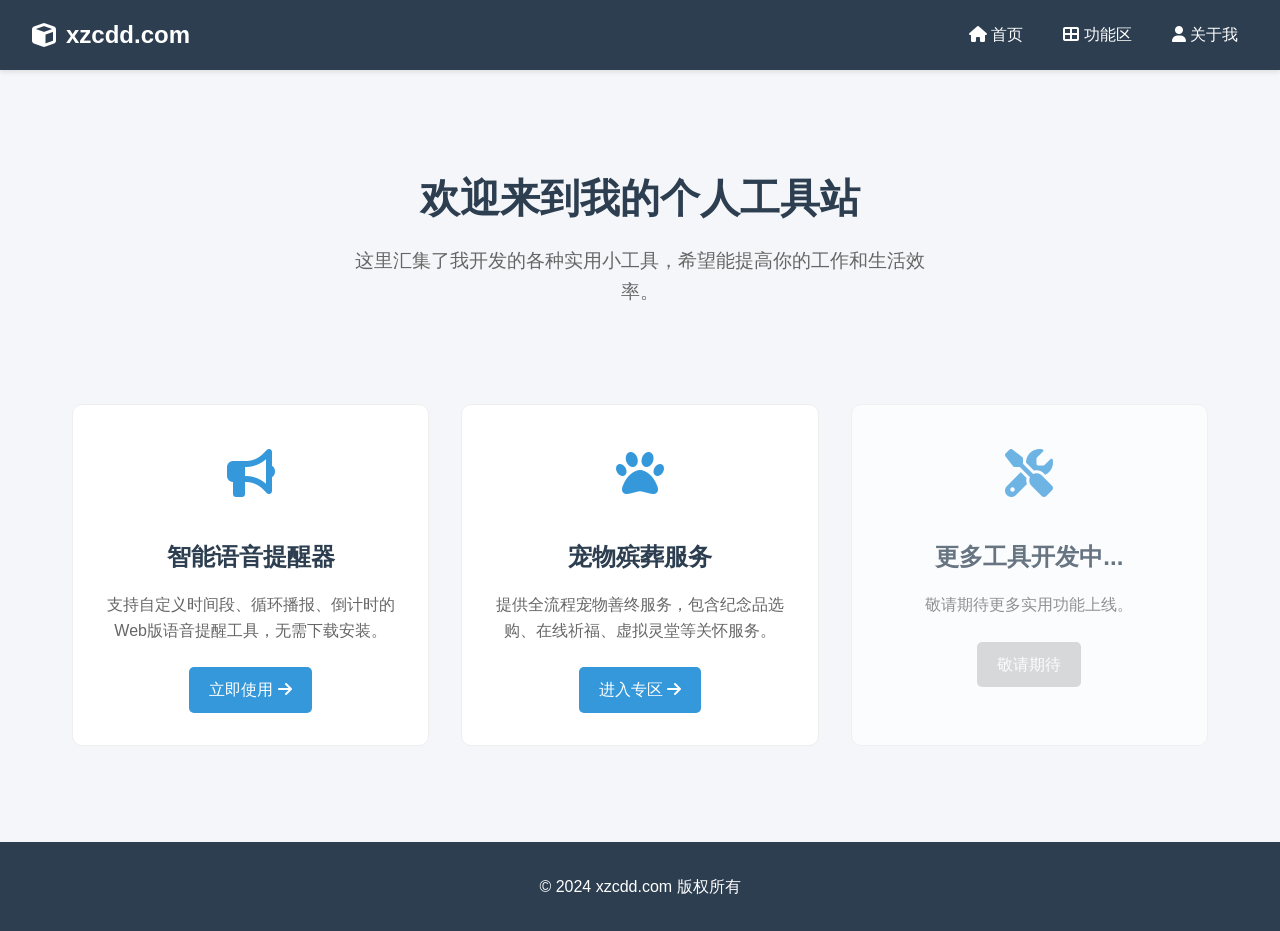
==== commit 461c6155: "Add files via upload" ====
--- a/index.html
+++ b/index.html
@@ -3,1061 +3,230 @@
 <head>
     <meta charset="UTF-8">
     <meta name="viewport" content="width=device-width, initial-scale=1.0">
-    <title>宠物殡葬服务专区 - xzcdd.com</title>
+    <title>我的个人网站 - xzcdd.com</title>
+    <!-- 字体图标 -->
     <link rel="stylesheet" href="https://cdnjs.cloudflare.com/ajax/libs/font-awesome/6.4.0/css/all.min.css">
     <style>
         :root {
-            --primary-color: #8e44ad; /* 紫色系，庄重温情 */
-            --secondary-color: #ecf0f1;
+            --primary-color: #3498db;
+            --secondary-color: #2c3e50;
+            --bg-color: #f4f6f9;
             --text-color: #333;
-            --light-text: #666;
-            --border-color: #ddd;
+            --card-bg: #fff;
         }
 
         * {
             margin: 0;
             padding: 0;
             box-sizing: border-box;
-            font-family: 'Segoe UI', sans-serif;
+            font-family: 'Segoe UI', Tahoma, Geneva, Verdana, sans-serif;
         }
 
         body {
-            background-color: #f9f9f9;
+            background-color: var(--bg-color);
             color: var(--text-color);
+            line-height: 1.6;
         }
 
         /* 导航栏 */
         .navbar {
-            background-color: #fff;
+            background-color: var(--secondary-color);
+            color: white;
             padding: 1rem 2rem;
             display: flex;
             justify-content: space-between;
             align-items: center;
-            box-shadow: 0 2px 10px rgba(0,0,0,0.05);
-            position: sticky;
-            top: 0;
-            z-index: 100;
-        }
-
-        .nav-left {
-            display: flex;
-            align-items: center;
-            gap: 20px;
-        }
-
-        .back-link {
-            text-decoration: none;
-            color: var(--text-color);
-            display: flex;
-            align-items: center;
-            gap: 5px;
-            font-size: 0.9rem;
-        }
-
-        .brand {
+            box-shadow: 0 2px 5px rgba(0,0,0,0.1);
+        }
+
+        .logo {
             font-size: 1.5rem;
             font-weight: bold;
-            color: var(--primary-color);
             display: flex;
             align-items: center;
             gap: 10px;
         }
 
-        .nav-right {
+        .nav-links {
+            list-style: none;
             display: flex;
             gap: 20px;
-            align-items: center;
-        }
-
-        .cart-btn {
-            position: relative;
-            cursor: pointer;
-            font-size: 1.2rem;
-        }
-
-        .cart-count {
-            position: absolute;
-            top: -8px;
-            right: -8px;
-            background-color: #e74c3c;
-            color: white;
-            border-radius: 50%;
-            width: 18px;
-            height: 18px;
-            font-size: 0.7rem;
-            display: flex;
-            justify-content: center;
-            align-items: center;
-        }
-
-        /* 轮播/Hero区域 */
-        .hero {
-            background: linear-gradient(rgba(0,0,0,0.5), rgba(0,0,0,0.5)), url('https://images.unsplash.com/photo-1518020382113-a7e8fc38eac9?ixlib=rb-1.2.1&auto=format&fit=crop&w=1350&q=80');
-            background-size: cover;
-            background-position: center;
-            height: 300px;
-            display: flex;
-            justify-content: center;
-            align-items: center;
-            color: white;
-            text-align: center;
-        }
-
-        .hero h1 {
-            font-size: 2.5rem;
-            margin-bottom: 10px;
-        }
-
-        /* 分类导航 */
-        .categories {
-            display: flex;
-            justify-content: center;
-            gap: 20px;
-            padding: 20px;
-            background: white;
-            border-bottom: 1px solid var(--border-color);
-        }
-
-        .category-btn {
-            padding: 8px 16px;
-            border: 1px solid var(--border-color);
-            border-radius: 20px;
-            cursor: pointer;
-            background: transparent;
-            transition: all 0.3s;
-        }
-
-        .category-btn.active, .category-btn:hover {
-            background-color: var(--primary-color);
-            color: white;
-            border-color: var(--primary-color);
-        }
-
-        /* 商品列表 */
+        }
+
+        .nav-links a {
+            color: white;
+            text-decoration: none;
+            padding: 5px 10px;
+            border-radius: 4px;
+            transition: background 0.3s;
+        }
+
+        .nav-links a:hover {
+            background-color: rgba(255,255,255,0.1);
+        }
+
+        /* 主体内容 */
         .container {
             max-width: 1200px;
             margin: 0 auto;
-            padding: 20px;
-        }
-
-        .product-grid {
+            padding: 2rem;
+        }
+
+        .hero {
+            text-align: center;
+            padding: 4rem 0;
+            margin-bottom: 2rem;
+        }
+
+        .hero h1 {
+            font-size: 2.5rem;
+            margin-bottom: 1rem;
+            color: var(--secondary-color);
+        }
+
+        .hero p {
+            font-size: 1.2rem;
+            color: #666;
+            max-width: 600px;
+            margin: 0 auto;
+        }
+
+        /* 功能区网格 */
+        .features-grid {
             display: grid;
-            grid-template-columns: repeat(auto-fill, minmax(250px, 1fr));
-            gap: 20px;
-        }
-
-        .product-card {
-            background: white;
+            grid-template-columns: repeat(auto-fit, minmax(300px, 1fr));
+            gap: 2rem;
+        }
+
+        .feature-card {
+            background: var(--card-bg);
             border-radius: 10px;
-            overflow: hidden;
-            box-shadow: 0 2px 5px rgba(0,0,0,0.05);
-            transition: transform 0.3s;
-            display: flex;
-            flex-direction: column;
-        }
-
-        .product-card:hover {
+            padding: 2rem;
+            text-align: center;
+            transition: transform 0.3s, box-shadow 0.3s;
+            border: 1px solid #eee;
+            cursor: pointer;
+            text-decoration: none;
+            color: inherit;
+            display: block;
+        }
+
+        .feature-card:hover {
             transform: translateY(-5px);
-        }
-
-        .product-img {
-            height: 200px;
-            background-color: #eee;
-            background-size: cover;
-            background-position: center;
-        }
-
-        .product-info {
-            padding: 15px;
-            flex: 1;
-            display: flex;
-            flex-direction: column;
-        }
-
-        .product-title {
-            font-size: 1.1rem;
-            margin-bottom: 5px;
-            font-weight: 600;
-        }
-
-        .product-desc {
-            font-size: 0.9rem;
-            color: var(--light-text);
-            margin-bottom: 10px;
-            flex: 1;
-        }
-
-        .product-price {
-            font-size: 1.2rem;
-            color: #e74c3c;
-            font-weight: bold;
-            margin-bottom: 10px;
-        }
-
-        .add-btn {
-            width: 100%;
-            padding: 10px;
+            box-shadow: 0 10px 20px rgba(0,0,0,0.1);
+            border-color: var(--primary-color);
+        }
+
+        .feature-icon {
+            font-size: 3rem;
+            color: var(--primary-color);
+            margin-bottom: 1.5rem;
+        }
+
+        .feature-title {
+            font-size: 1.5rem;
+            margin-bottom: 1rem;
+            color: var(--secondary-color);
+        }
+
+        .feature-desc {
+            color: #666;
+            margin-bottom: 1.5rem;
+        }
+
+        .btn {
+            display: inline-block;
+            padding: 10px 20px;
             background-color: var(--primary-color);
             color: white;
-            border: none;
             border-radius: 5px;
-            cursor: pointer;
-            transition: background 0.2s;
-        }
-
-        .add-btn:hover {
-            background-color: #7d3c98;
-        }
-
-        /* 购物车侧边栏 */
-        .cart-sidebar {
-            position: fixed;
-            right: -400px;
-            top: 0;
-            width: 350px;
-            height: 100%;
-            background: white;
-            box-shadow: -2px 0 10px rgba(0,0,0,0.1);
-            transition: right 0.3s;
-            z-index: 200;
-            display: flex;
-            flex-direction: column;
-        }
-
-        .cart-sidebar.open {
-            right: 0;
-        }
-
-        .cart-header {
-            padding: 20px;
-            border-bottom: 1px solid var(--border-color);
-            display: flex;
-            justify-content: space-between;
-            align-items: center;
-            background: var(--primary-color);
-            color: white;
-        }
-
-        .cart-items {
-            flex: 1;
-            overflow-y: auto;
-            padding: 20px;
-        }
-
-        .cart-item {
-            display: flex;
-            gap: 10px;
-            margin-bottom: 15px;
-            border-bottom: 1px solid #eee;
-            padding-bottom: 15px;
-        }
-
-        .cart-item-info {
-            flex: 1;
-        }
-
-        .cart-item-title {
-            font-weight: bold;
-            font-size: 0.9rem;
-        }
-
-        .cart-item-price {
-            color: #e74c3c;
-            font-size: 0.9rem;
-        }
-
-        .cart-controls {
-            display: flex;
-            align-items: center;
-            gap: 10px;
-            margin-top: 5px;
-        }
-
-        .qty-btn {
-            width: 20px;
-            height: 20px;
-            border: 1px solid #ccc;
-            background: #fff;
-            cursor: pointer;
-            display: flex;
-            justify-content: center;
-            align-items: center;
-        }
-
-        .cart-footer {
-            padding: 20px;
-            border-top: 1px solid var(--border-color);
-            background: #f9f9f9;
-        }
-
-        .total-price {
-            display: flex;
-            justify-content: space-between;
-            font-size: 1.2rem;
-            font-weight: bold;
-            margin-bottom: 15px;
-        }
-
-        .checkout-btn {
-            width: 100%;
-            padding: 15px;
-            background-color: #e74c3c;
-            color: white;
-            border: none;
-            border-radius: 5px;
-            font-size: 1rem;
-            cursor: pointer;
-        }
-
-        /* 筛选栏与搜索 */
-        .filter-bar {
-            background: white;
-            padding: 15px 20px;
-            margin: 0 auto;
-            max-width: 1200px;
-            display: flex;
-            justify-content: space-between;
-            align-items: center;
-            border-bottom: 1px solid #eee;
-        }
-
-        .sort-options {
-            display: flex;
-            gap: 20px;
-        }
-
-        .sort-btn {
-            cursor: pointer;
-            color: #666;
-            font-size: 0.9rem;
-            display: flex;
-            align-items: center;
-            gap: 5px;
-        }
-
-        .sort-btn.active {
-            color: var(--primary-color);
-            font-weight: bold;
-        }
-
-        .search-box {
-            position: relative;
-        }
-
-        .search-input {
-            padding: 8px 35px 8px 15px;
-            border: 1px solid #ddd;
-            border-radius: 20px;
-            width: 250px;
-            outline: none;
-            transition: border-color 0.3s;
-        }
-
-        .search-input:focus {
-            border-color: var(--primary-color);
-        }
-
-        .search-icon {
-            position: absolute;
-            right: 12px;
-            top: 50%;
-            transform: translateY(-50%);
-            color: #999;
-            cursor: pointer;
-        }
-
-        /* 详情页弹窗升级 */
-        .service-content {
-            width: 800px; /* 加宽 */
-            max-width: 90%;
-            max-height: 90vh;
-            overflow-y: auto;
-            text-align: left; /* 左对齐 */
-            padding: 0;
-        }
-
-        .modal-header {
-            position: sticky;
-            top: 0;
-            background: white;
-            padding: 15px 20px;
-            border-bottom: 1px solid #eee;
-            display: flex;
-            justify-content: space-between;
-            align-items: center;
-            z-index: 10;
-        }
-
-        .modal-body {
-            padding: 20px;
-            display: flex;
-            gap: 30px;
-        }
-
-        .modal-left {
-            flex: 1;
-        }
-
-        .modal-right {
-            width: 300px;
-            background: #f9f9f9;
-            padding: 20px;
-            border-radius: 8px;
-        }
-
-        .detail-tabs {
-            display: flex;
-            border-bottom: 1px solid #ddd;
-            margin-bottom: 20px;
-            margin-top: 20px;
-        }
-
-        .detail-tab {
-            padding: 10px 20px;
-            cursor: pointer;
-            border-bottom: 2px solid transparent;
-        }
-
-        .detail-tab.active {
-            color: var(--primary-color);
-            border-bottom-color: var(--primary-color);
-            font-weight: bold;
-        }
-
-        .tab-content {
-            display: none;
-        }
-
-        .tab-content.active {
-            display: block;
-        }
-
-        .review-item {
-            border-bottom: 1px solid #eee;
-            padding: 15px 0;
-        }
-
-        .review-user {
-            display: flex;
-            align-items: center;
-            gap: 10px;
-            margin-bottom: 5px;
-            font-size: 0.9rem;
-            color: #666;
-        }
-
-        .review-text {
-            color: #333;
-            line-height: 1.5;
-        }
-
-        .overlay {
-            display: none;
-            position: fixed;
-            top: 0;
-            left: 0;
-            width: 100%;
-            height: 100%;
-            background: rgba(0,0,0,0.3);
-            z-index: 150;
-        }
-
-        .overlay.active {
-            display: block;
+            text-decoration: none;
+            font-weight: 500;
+            transition: background 0.3s;
+        }
+
+        .btn:hover {
+            background-color: #2980b9;
+        }
+
+        /* 页脚 */
+        footer {
+            background-color: var(--secondary-color);
+            color: white;
+            text-align: center;
+            padding: 2rem;
+            margin-top: 4rem;
+        }
+
+        @media (max-width: 768px) {
+            .navbar {
+                flex-direction: column;
+                gap: 1rem;
+            }
+            
+            .nav-links {
+                width: 100%;
+                justify-content: center;
+            }
         }
     </style>
 </head>
 <body>
     <!-- 导航栏 -->
     <nav class="navbar">
-        <div class="nav-left">
-            <a href="/" class="back-link"><i class="fas fa-arrow-left"></i> 返回主页</a>
-            <div class="brand">
-                <i class="fas fa-paw"></i> 宠爱天堂
+        <div class="logo">
+            <i class="fas fa-cube"></i> xzcdd.com
+        </div>
+        <ul class="nav-links">
+            <li><a href="#"><i class="fas fa-home"></i> 首页</a></li>
+            <li><a href="#features"><i class="fas fa-th-large"></i> 功能区</a></li>
+            <li><a href="#"><i class="fas fa-user"></i> 关于我</a></li>
+        </ul>
+    </nav>
+
+    <!-- 主体内容 -->
+    <div class="container">
+        <section class="hero">
+            <h1>欢迎来到我的个人工具站</h1>
+            <p>这里汇集了我开发的各种实用小工具，希望能提高你的工作和生活效率。</p>
+        </section>
+
+        <section id="features" class="features-grid">
+            <!-- 工具卡片 1：语音提醒器 -->
+            <a href="reminder/index.html" class="feature-card">
+                <div class="feature-icon">
+                    <i class="fas fa-bullhorn"></i>
+                </div>
+                <h3 class="feature-title">智能语音提醒器</h3>
+                <p class="feature-desc">支持自定义时间段、循环播报、倒计时的Web版语音提醒工具，无需下载安装。</p>
+                <span class="btn">立即使用 <i class="fas fa-arrow-right"></i></span>
+            </a>
+
+            <!-- 工具卡片 2：宠物殡葬服务 -->
+            <a href="pet-funeral/index.html" class="feature-card">
+                <div class="feature-icon">
+                    <i class="fas fa-paw"></i>
+                </div>
+                <h3 class="feature-title">宠物殡葬服务</h3>
+                <p class="feature-desc">提供全流程宠物善终服务，包含纪念品选购、在线祈福、虚拟灵堂等关怀服务。</p>
+                <span class="btn">进入专区 <i class="fas fa-arrow-right"></i></span>
+            </a>
+
+            <!-- 工具卡片 3：预留位 (示例) -->
+            <div class="feature-card" style="opacity: 0.7; cursor: default;">
+                <div class="feature-icon">
+                    <i class="fas fa-tools"></i>
+                </div>
+                <h3 class="feature-title">更多工具开发中...</h3>
+                <p class="feature-desc">敬请期待更多实用功能上线。</p>
+                <span class="btn" style="background-color: #ccc;">敬请期待</span>
             </div>
-        </div>
-        <div class="nav-right">
-            <div id="user-area">
-                <!-- 动态显示登录状态 -->
-                <a href="login.html" style="text-decoration:none; color:#666; font-size:0.9rem;">
-                    <i class="fas fa-user-circle"></i> 登录 / 注册
-                </a>
-            </div>
-            <div class="cart-btn" onclick="toggleCart()">
-                <i class="fas fa-shopping-cart"></i>
-                <span class="cart-count" id="cart-count">0</span>
-            </div>
-        </div>
-    </nav>
-
-    <!-- Hero -->
-    <section class="hero">
-        <div>
-            <h1>给它最后的温柔与尊严</h1>
-            <p>专业的宠物善终服务，让爱不留遗憾</p>
-        </div>
-    </section>
-
-    <!-- 分类 -->
-    <div class="categories">
-        <button class="category-btn active" onclick="filterProducts('all')">全部</button>
-        <button class="category-btn" onclick="filterProducts('memorial')">纪念用品</button>
-        <button class="category-btn" onclick="filterProducts('virtual')">云祈福</button>
-        <button class="category-btn" onclick="filterProducts('service')">殡葬服务</button>
+        </section>
     </div>
 
-    <!-- 筛选与搜索 -->
-    <div class="filter-bar">
-        <div class="sort-options">
-            <div class="sort-btn active" onclick="sortProducts('default')">综合</div>
-            <div class="sort-btn" onclick="sortProducts('sales')">销量</div>
-            <div class="sort-btn" onclick="sortProducts('price')">价格 <i class="fas fa-sort"></i></div>
-        </div>
-        <div class="search-box">
-            <input type="text" class="search-input" placeholder="搜索商品/服务..." onkeyup="searchProducts(this.value)">
-            <i class="fas fa-search search-icon"></i>
-        </div>
-    </div>
-
-    <!-- 商品列表 -->
-    <div class="container">
-        <div class="product-grid" id="product-list">
-            <!-- 动态生成 -->
-        </div>
-    </div>
-
-    <!-- 购物车侧边栏 -->
-    <div class="overlay" id="cart-overlay" onclick="toggleCart()"></div>
-    <div class="cart-sidebar" id="cart-sidebar">
-        <div class="cart-header">
-            <h3>购物车</h3>
-            <span onclick="toggleCart()" style="cursor:pointer">&times;</span>
-        </div>
-        <div class="cart-items" id="cart-items">
-            <!-- 动态生成 -->
-        </div>
-        <div class="cart-footer">
-            <div class="total-price">
-                <span>合计:</span>
-                <span id="cart-total">¥0.00</span>
-            </div>
-            <button class="checkout-btn" onclick="checkout()">去结算</button>
-        </div>
-    </div>
-
-    <!-- 商品/服务详情弹窗 (升级版) -->
-    <div class="overlay" id="product-modal-overlay" onclick="closeProductModal()"></div>
-    <div class="service-modal" id="product-modal" style="display:none; position:fixed; top:50%; left:50%; transform:translate(-50%, -50%); z-index:200; background:white; border-radius:8px; width:900px; max-width:95%; max-height:90vh; overflow:hidden; box-shadow:0 5px 20px rgba(0,0,0,0.2);">
-        <div class="modal-header">
-            <h3 id="modal-product-title">商品详情</h3>
-            <span onclick="closeProductModal()" style="cursor:pointer; font-size:1.5rem">&times;</span>
-        </div>
-        
-        <div class="service-content" style="width:100%; height:calc(90vh - 60px); overflow-y:auto; padding:0; display:flex; flex-direction:column;">
-            <div class="modal-body">
-                <!-- 左侧：图片与详情 -->
-                <div class="modal-left">
-                    <div class="product-gallery" style="margin-bottom:20px;">
-                        <img src="" id="modal-main-img" style="width:100%; height:300px; object-fit:cover; border-radius:8px;">
-                    </div>
-                    
-                    <div class="detail-tabs">
-                        <div class="detail-tab active" onclick="switchTab('detail')">详情</div>
-                        <div class="detail-tab" onclick="switchTab('reviews')">评价 (99+)</div>
-                        <div class="detail-tab" onclick="switchTab('qa')">问大家 (12)</div>
-                    </div>
-                    
-                    <div id="tab-detail" class="tab-content active">
-                        <h4 style="margin-bottom:10px;">服务/商品介绍</h4>
-                        <p id="modal-full-desc" style="line-height:1.6; color:#555;"></p>
-                        <div style="margin-top:20px; padding:15px; background:#f9f9f9; border-radius:8px;">
-                            <h5><i class="fas fa-shield-alt"></i> 服务保障</h5>
-                            <p style="font-size:0.85rem; color:#888; margin-top:5px;">
-                                <i class="fas fa-check-circle"></i> 实名认证商家<br>
-                                <i class="fas fa-check-circle"></i> 24小时专属客服<br>
-                                <i class="fas fa-check-circle"></i> 不满意极速退款
-                            </p>
-                        </div>
-                    </div>
-                    
-                    <div id="tab-reviews" class="tab-content">
-                        <!-- 动态生成评价 -->
-                        <div id="reviews-list"></div>
-                    </div>
-                    
-                    <div id="tab-qa" class="tab-content">
-                        <!-- 动态生成问答 -->
-                        <div id="qa-list"></div>
-                    </div>
-                </div>
-                
-                <!-- 右侧：操作区 (吸顶效果需配合父级) -->
-                <div class="modal-right">
-                    <div style="background:white; padding:15px; border-radius:8px; position:sticky; top:0;">
-                        <h2 id="modal-right-price" style="color:#e74c3c; font-size:1.8rem; margin-bottom:10px;"></h2>
-                        <div style="margin-bottom:15px; color:#666; font-size:0.9rem;">
-                            销量: <span id="modal-sales">1000+</span> | 评分: <span style="color:#f1c40f">4.9</span>
-                        </div>
-                        
-                        <!-- 动态表单区域 -->
-                        <div id="modal-form-area">
-                            <!-- 根据类型动态插入：服务时间/宠物信息等 -->
-                        </div>
-                        
-                        <div style="margin-top:20px;">
-                            <button class="add-btn" id="modal-action-btn" onclick="handleModalAction()">立即预约</button>
-                            <button class="add-btn" style="background:#f39c12; margin-top:10px;" onclick="addToCartFromModal(true)">加入购物车</button>
-                        </div>
-                    </div>
-                </div>
-            </div>
-        </div>
-    </div>
-
-    <!-- 1. 权限管理模块 (内嵌，确保最先执行) -->
-    <script>
-        const AuthService = {
-            // 前台不需要定义用户列表，只负责读取状态
-            isAuthenticated() {
-                const token = localStorage.getItem('pet_auth_token');
-                return !!token;
-            },
-
-            getCurrentUser() {
-                const userStr = localStorage.getItem('pet_current_user');
-                return userStr ? JSON.parse(userStr) : null;
-            },
-
-            logout() {
-                localStorage.removeItem('pet_auth_token');
-                localStorage.removeItem('pet_current_user');
-                window.location.reload();
-            },
-
-            requireLogin(redirectUrl = 'login.html') {
-                if (!this.isAuthenticated()) {
-                    sessionStorage.setItem('auth_redirect', window.location.href);
-                    window.location.href = redirectUrl;
-                    return false;
-                }
-                return true;
-            }
-        };
-        window.AuthService = AuthService;
-    </script>
-
-    <script>
-        // --- 模拟数据库 (LocalStorage) ---
-        // 初始化默认数据 (增加销量和评分字段用于演示排序)
-        const defaultProducts = [
-            {
-                id: 1,
-                name: "纯铜纪念币",
-                desc: "定制刻字，永久保存爱宠照片与信息",
-                price: 199,
-                category: "memorial",
-                sales: 230,
-                rating: 4.9,
-                image: "https://images.unsplash.com/photo-1620407632601-38c232c69476?ixlib=rb-1.2.1&auto=format&fit=crop&w=500&q=60"
-            },
-            {
-                id: 2,
-                name: "水晶骨灰盅",
-                desc: "高透水晶材质，内置镭射内雕，防潮密封",
-                price: 399,
-                category: "memorial",
-                sales: 85,
-                rating: 4.7,
-                image: "https://images.unsplash.com/photo-1605648916361-9bc12ad6a569?ixlib=rb-1.2.1&auto=format&fit=crop&w=500&q=60"
-            },
-            {
-                id: 3,
-                name: "云端祈福灯",
-                desc: "点亮一盏长明灯，照亮它回家的路 (7天)",
-                price: 9.9,
-                category: "virtual",
-                sales: 1540,
-                rating: 5.0,
-                image: "https://images.unsplash.com/photo-1542665093-36614488b394?ixlib=rb-1.2.1&auto=format&fit=crop&w=500&q=60"
-            },
-            {
-                id: 4,
-                name: "私人订制葬礼",
-                desc: "专车接送，独立告别室，全程影像记录",
-                price: 1299,
-                category: "service",
-                sales: 42,
-                rating: 4.9,
-                image: "https://images.unsplash.com/photo-1596395819057-d375226c7830?ixlib=rb-1.2.1&auto=format&fit=crop&w=500&q=60"
-            }
-        ];
-
-        // 全局状态
-        let currentCategory = 'all';
-        let currentSort = 'default';
-        let currentSearch = '';
-        let currentModalProduct = null;
-
-        // 获取商品数据
-        function getProducts() {
-            const stored = localStorage.getItem('pet_products');
-            if (!stored) {
-                localStorage.setItem('pet_products', JSON.stringify(defaultProducts));
-                return defaultProducts;
-            }
-            return JSON.parse(stored);
-        }
-
-        // --- 购物车逻辑 ---
-        let cart = JSON.parse(localStorage.getItem('pet_cart')) || [];
-
-        function updateCartUI() {
-            const count = cart.reduce((sum, item) => sum + item.qty, 0);
-            document.getElementById('cart-count').innerText = count;
-            
-            const itemsContainer = document.getElementById('cart-items');
-            itemsContainer.innerHTML = '';
-            
-            let total = 0;
-            
-            cart.forEach(item => {
-                total += item.price * item.qty;
-                const div = document.createElement('div');
-                div.className = 'cart-item';
-                div.innerHTML = `
-                    <div class="cart-item-info">
-                        <div class="cart-item-title">${item.name} ${item.petName ? `(${item.petName})` : ''}</div>
-                        <div class="cart-item-price">¥${item.price}</div>
-                        <div class="cart-controls">
-                            <div class="qty-btn" onclick="updateQty(${item.id}, -1)">-</div>
-                            <span>${item.qty}</span>
-                            <div class="qty-btn" onclick="updateQty(${item.id}, 1)">+</div>
-                        </div>
-                    </div>
-                `;
-                itemsContainer.appendChild(div);
-            });
-            
-            document.getElementById('cart-total').innerText = '¥' + total.toFixed(2);
-            localStorage.setItem('pet_cart', JSON.stringify(cart));
-        }
-
-        function addToCart(product, petName = null, petMessage = null) {
-            const existing = cart.find(item => item.id === product.id && item.petName === petName);
-            if (existing) {
-                existing.qty++;
-            } else {
-                cart.push({
-                    ...product,
-                    qty: 1,
-                    petName,
-                    petMessage
-                });
-            }
-            updateCartUI();
-            
-            const btn = document.querySelector('.cart-btn');
-            btn.style.transform = 'scale(1.2)';
-            setTimeout(() => btn.style.transform = 'scale(1)', 200);
-            
-            alert('已加入购物车');
-        }
-
-        function updateQty(id, change) {
-            const item = cart.find(i => i.id === id);
-            if (item) {
-                item.qty += change;
-                if (item.qty <= 0) {
-                    cart = cart.filter(i => i.id !== id);
-                }
-                updateCartUI();
-            }
-        }
-
-        function toggleCart() {
-            document.getElementById('cart-sidebar').classList.toggle('open');
-            document.getElementById('cart-overlay').classList.toggle('active');
-        }
-
-        function checkout() {
-            if (cart.length === 0) return alert('购物车是空的');
-            if (!AuthService.requireLogin()) return;
-
-            const orders = JSON.parse(localStorage.getItem('pet_orders')) || [];
-            const user = AuthService.getCurrentUser();
-            
-            const newOrder = {
-                id: 'ORD-' + Date.now(),
-                userId: user.id,
-                userName: user.name,
-                items: cart,
-                total: cart.reduce((sum, item) => sum + item.price * item.qty, 0),
-                date: new Date().toLocaleString(),
-                status: '待处理'
-            };
-            
-            orders.push(newOrder);
-            localStorage.setItem('pet_orders', JSON.stringify(orders));
-            
-            cart = [];
-            updateCartUI();
-            toggleCart();
-            alert('订单提交成功！请等待工作人员联系。');
-        }
-
-        // --- 核心展示逻辑 (搜索/排序/筛选) ---
-
-        function renderProducts() {
-            let products = getProducts();
-            
-            // 1. 分类筛选
-            if (currentCategory !== 'all') {
-                products = products.filter(p => p.category === currentCategory);
-            }
-            
-            // 2. 关键词搜索
-            if (currentSearch) {
-                const term = currentSearch.toLowerCase();
-                products = products.filter(p => p.name.toLowerCase().includes(term) || p.desc.toLowerCase().includes(term));
-            }
-            
-            // 3. 排序
-            if (currentSort === 'sales') {
-                products.sort((a, b) => (b.sales || 0) - (a.sales || 0));
-            } else if (currentSort === 'price') {
-                products.sort((a, b) => a.price - b.price);
-            }
-            
-            // 4. 渲染
-            const container = document.getElementById('product-list');
-            container.innerHTML = '';
-            
-            if (products.length === 0) {
-                container.innerHTML = '<div style="grid-column:1/-1; text-align:center; padding:50px; color:#999;">没有找到相关商品/服务</div>';
-            } else {
-                products.forEach(p => {
-                    // 判断是否为服务类
-                    const isService = p.type === 'service' || p.category === 'virtual' || p.category === 'service';
-                    const btnText = isService ? '立即预约' : '加入购物车';
-                    const btnIcon = isService ? 'fa-calendar-check' : 'fa-shopping-cart';
-                    
-                    const div = document.createElement('div');
-                    div.className = 'product-card';
-                    // 点击卡片任意位置打开详情
-                    div.onclick = (e) => {
-                        // 如果点击的是按钮，不触发卡片点击（虽然按钮逻辑也是开详情，但为了逻辑清晰）
-                        if(e.target.closest('.add-btn')) return;
-                        openProductModal(p);
-                    };
-                    
-                    div.innerHTML = `
-                        <div class="product-img" style="background-image: url('${p.image}')"></div>
-                        <div class="product-info">
-                            <div class="product-title">${p.name}</div>
-                            <div class="product-desc">${p.desc}</div>
-                            <div style="display:flex; justify-content:space-between; align-items:center; margin-bottom:10px;">
-                                <div class="product-price">¥${p.price}</div>
-                                <div style="font-size:0.8rem; color:#999;">销量 ${p.sales || 0}</div>
-                            </div>
-                            <button class="add-btn" onclick="handleCardBtnClick(${p.id})">
-                                <i class="fas ${btnIcon}"></i> ${btnText}
-                            </button>
-                        </div>
-                    `;
-                    container.appendChild(div);
-                });
-            }
-
-            // 更新 UI 状态
-            updateFilterUI();
-        }
-
-        function handleCardBtnClick(id) {
-            const p = getProducts().find(i => i.id === id);
-            // 服务/虚拟商品直接开弹窗，实物商品也开弹窗（模仿淘宝，先看详情）
-            // 或者：实物直接加购物车，服务开弹窗。
-            // 策略：统一打开详情页，体验更好
-            openProductModal(p);
-        }
-
-        function filterProducts(cat) {
-            currentCategory = cat;
-            renderProducts();
-        }
-
-        function sortProducts(type) {
-            currentSort = type;
-            renderProducts();
-        }
-
-        function searchProducts(val) {
-            currentSearch = val;
-            renderProducts();
-        }
-
-        function updateFilterUI() {
-            // 分类按钮
-            document.querySelectorAll('.category-btn').forEach(btn => {
-                const cat = btn.getAttribute('onclick').match(/'(.*)'/)[1];
-                btn.className = `category-btn ${cat === currentCategory ? 'active' : ''}`;
-            });
-            
-            // 排序按钮
-            const sortMap = { 'default': 0, 'sales': 1, 'price': 2 };
-            document.querySelectorAll('.sort-btn').forEach((btn, idx) => {
-                btn.className = `sort-btn ${idx === sortMap[currentSort] ? 'active' : ''}`;
-            });
-        }
-
-        // --- 详情页弹窗逻辑 (Tab切换/动态数据) ---
-
-        function openProductModal(product) {
-            currentModalProduct = product;
-            const modal = document.getElementById('product-modal');
-            const overlay = document.getElementById('product-modal-overlay');
-            
-            // 基础信息
-            document.getElementById('modal-main-img').src = product.image;
-            document.getElementById('modal-product-title').innerText = product.name;
-            document.getElementById('modal-right-price').innerText = '¥' + product.price;
-            document.getElementById('modal-sales').innerText = (product.sales || 0) + '+';
-            document.getElementById('modal-full-desc').innerText = product.desc + "\n\n(此处为详细描述占位符，展示商品的详细规格、材质、服务流程等信息。)";
-
-            // 动态表单 (如果是服务/虚拟商品，显示输入框)
-            const isService = product.type === 'service' || product.category === 'virtual' || product.category === 'service';
-            const formArea = document.getElementById('modal-form-area');
-            const actionBtn = document.getElementById('modal-action-btn');
-            
-            if (isService) {
-                formArea.innerHTML = `
-                    <div class="form-group" style="text-align:left; margin-bottom:15px;">
-                        <label style="font-weight:bold; display:block; margin-bottom:5px;">爱宠姓名</label>
-                        <input type="text" id="modal-pet-name" style="width:100%; padding:10px; border:1px solid #ddd; border-radius:4px;">
-                    </div>
-                    <div class="form-group" style="text-align:left; margin-bottom:15px;">
-                        <label style="font-weight:bold; display:block; margin-bottom:5px;">寄语/备注</label>
-                        <textarea id="modal-pet-msg" rows="3" style="width:100%; padding:10px; border:1px solid #ddd; border-radius:4px;"></textarea>
-                    </div>
-                `;
-                actionBtn.innerText = '立即预约';
-                actionBtn.onclick = handleModalAction; // 预约逻辑
-            } else {
-                formArea.innerHTML = `
-                    <div style="padding:10px; background:#f0f0f0; border-radius:4px; color:#666; font-size:0.9rem;">
-                        <i class="fas fa-truck"></i> 快递发货 · 48小时内发出
-                    </div>
-                `;
-                actionBtn.innerText = '立即购买';
-                actionBtn.onclick = () => {
-                    addToCartFromModal(false); 
-                    checkout(); // 立即购买 = 加购 + 结算
-                };
-            }
-
-            // 生成模拟评价和问答
-            renderMockReviews();
-            renderMockQA();
-
-            // 重置 Tab
-            switchTab('detail');
-            
-            modal.style.display = 'block';
-            overlay.style.display = 'block';
-        }
-
-        function closeProductModal() {
-            document.getElementById('product-modal').style.display = 'none';
-            document.getElementById('product-modal-overlay').style.display = 'none';
-        }
-
-        function switchTab(tabName) {
-            // Tab 样式
-            document.querySelectorAll('.detail-tab').forEach(t => t.classList.remove('active'));
-            const tabs = document.querySelectorAll('.detail-tab');
-            if(tabName === 'detail') tabs[0].classList.add('active');
-            if(tabName === 'reviews') tabs[1].classList.add('active');
-            if(tabName === 'qa') tabs[2].classList.add('active');
-            
-            // 内容显示
-            document.querySelectorAll('.tab-content').forEach(c => c.classList.remove('active'));
-            document.getElementById('tab-' + tabName).classList.add('active');
-        }
-
-        function handleModalAction() {
-            // 预约/购买按钮点击
-            addToCartFromModal(false);
-            checkout();
-        }
-
-        function addToCartFromModal(isCartBtn) {
-            const petNameInput = document.getElementById('modal-pet-name');
-            const petMsgInput = document.getElementById('modal-pet-msg');
-            
-            const petName = petNameInput ? petNameInput.value : null;
-            const msg = petMsgInput ? petMsgInput.value : null;
-            
-            // 如果是服务类，必须填名字
-            const isService = currentModalProduct.category === 'virtual' || currentModalProduct.category === 'service';
-            if (isService && !petName) {
-                return alert('请填写爱宠姓名');
-            }
-
-            addToCart(currentModalProduct, petName, msg);
-            if(isCartBtn) closeProductModal();
-        }
-
-        // 模拟数据生成
-        function renderMockReviews() {
-            const reviews = [
-                { user: '张**', content: '服务非常贴心，工作人员很专业，让宝宝走得很安详。', date: '2023-10-12' },
-                { user: 'L**', content: '纪念币做工很精致，刻字也很清晰，很好的留念。', date: '2023-11-05' },
-                { user: '王**', content: '感谢平台提供的云祈福，让我感觉它还在身边。', date: '2023-12-01' }
-            ];
-            const list = document.getElementById('reviews-list');
-            list.innerHTML = reviews.map(r => `
-                <div class="review-item">
-                    <div class="review-user"><i class="fas fa-user-circle"></i> ${r.user} <span style="margin-left:auto; font-size:0.8rem;">${r.date}</span></div>
-                    <div class="review-text">${r.content}</div>
-                </div>
-            `).join('');
-        }
-
-        function renderMockQA() {
-            const qas = [
-                { q: '这个服务包含接送吗？', a: '包含的，市区内免费上门接送。' },
-                { q: '大概需要多长时间？', a: '全程大约需要2-3小时，我们会精心安排每一个环节。' }
-            ];
-            const list = document.getElementById('qa-list');
-            list.innerHTML = qas.map(item => `
-                <div class="review-item">
-                    <div style="font-weight:bold; color:#333; margin-bottom:5px;"><span style="color:#e74c3c; margin-right:5px;">Q:</span>${item.q}</div>
-                    <div style="color:#666;"><span style="color:#27ae60; margin-right:5px;">A:</span>${item.a}</div>
-                </div>
-            `).join('');
-        }
-
-        // --- 页面初始化 ---
-        function checkLoginState() {
-            const userArea = document.getElementById('user-area');
-            if (AuthService.isAuthenticated()) {
-                const user = AuthService.getCurrentUser();
-                const displayName = user.username || user.name || '用户';
-                let html = `<span style="font-size:0.9rem; color:#666; margin-right:10px;">你好, ${displayName}</span>`;
-                if (user.role === 'admin') {
-                    html += `<a href="admin.html" style="text-decoration:none; color:var(--primary-color); margin-right:10px;"><i class="fas fa-cog"></i> 后台</a>`;
-                }
-                html += `<a href="#" onclick="AuthService.logout()" style="text-decoration:none; color:#999;"><i class="fas fa-sign-out-alt"></i> 退出</a>`;
-                userArea.innerHTML = html;
-            } else {
-                userArea.innerHTML = `<a href="login.html" style="text-decoration:none; color:#666; font-size:0.9rem;"><i class="fas fa-user-circle"></i> 登录 / 注册</a>`;
-            }
-        }
-
-        document.addEventListener('DOMContentLoaded', () => {
-            checkLoginState();
-            renderProducts();
-            updateCartUI();
-        });
-    </script>
+    <!-- 页脚 -->
+    <footer>
+        <p>&copy; 2024 xzcdd.com 版权所有</p>
+    </footer>
 </body>
 </html>
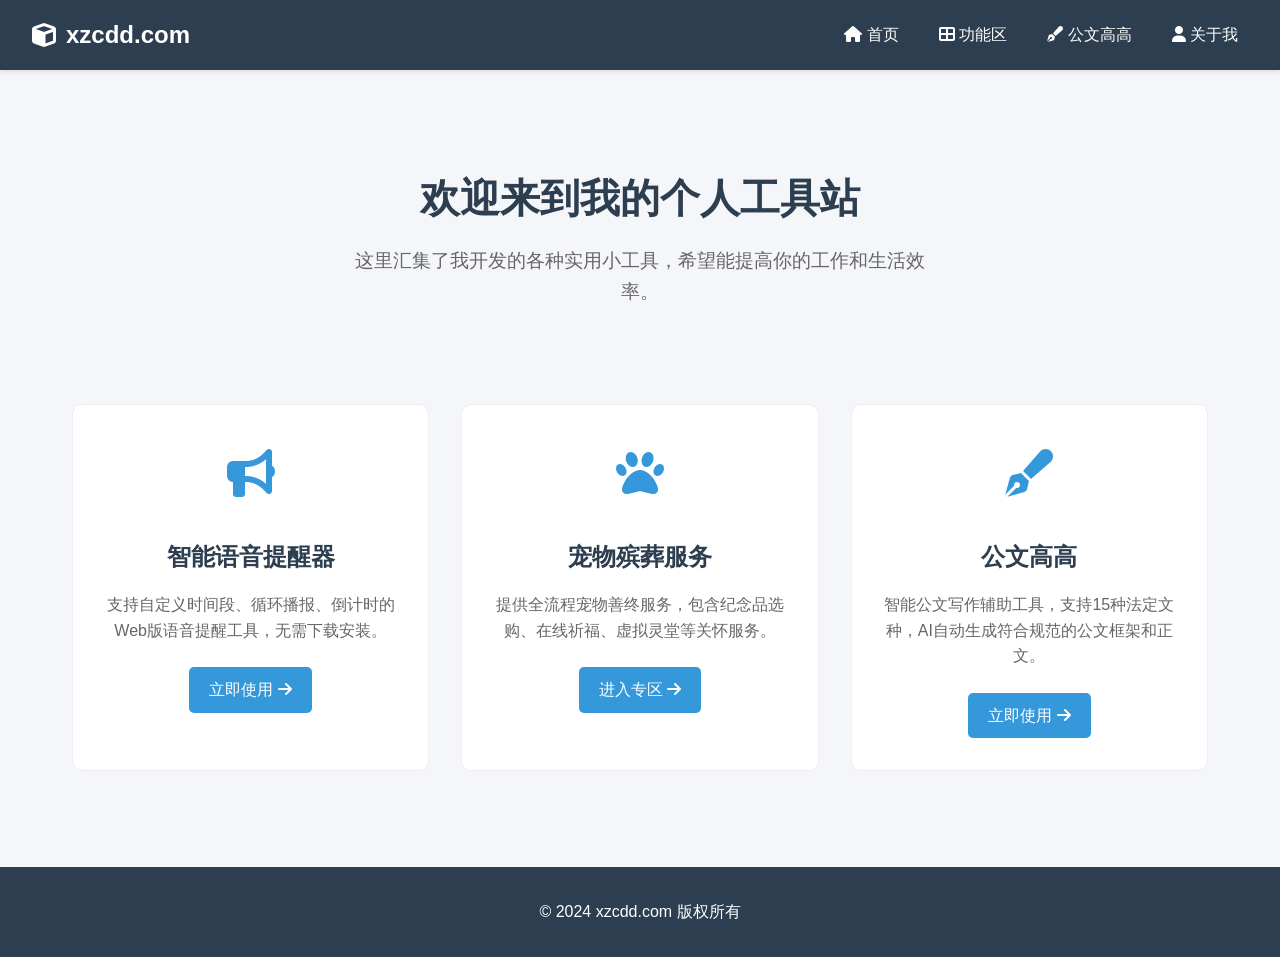
==== commit 43254918: "添加公文高高工具入口（导航栏+功能卡片）" ====
--- a/index.html
+++ b/index.html
@@ -180,6 +180,7 @@
         <ul class="nav-links">
             <li><a href="#"><i class="fas fa-home"></i> 首页</a></li>
             <li><a href="#features"><i class="fas fa-th-large"></i> 功能区</a></li>
+            <li><a href="https://g739427471-sys.github.io/gongwen-gaogao/" target="_blank"><i class="fas fa-pen-fancy"></i> 公文高高</a></li>
             <li><a href="#"><i class="fas fa-user"></i> 关于我</a></li>
         </ul>
     </nav>
@@ -212,15 +213,15 @@
                 <span class="btn">进入专区 <i class="fas fa-arrow-right"></i></span>
             </a>
 
-            <!-- 工具卡片 3：预留位 (示例) -->
-            <div class="feature-card" style="opacity: 0.7; cursor: default;">
+            <!-- 工具卡片 3：公文高高 -->
+            <a href="https://g739427471-sys.github.io/gongwen-gaogao/" target="_blank" class="feature-card">
                 <div class="feature-icon">
-                    <i class="fas fa-tools"></i>
+                    <i class="fas fa-pen-fancy"></i>
                 </div>
-                <h3 class="feature-title">更多工具开发中...</h3>
-                <p class="feature-desc">敬请期待更多实用功能上线。</p>
-                <span class="btn" style="background-color: #ccc;">敬请期待</span>
-            </div>
+                <h3 class="feature-title">公文高高</h3>
+                <p class="feature-desc">智能公文写作辅助工具，支持15种法定文种，AI自动生成符合规范的公文框架和正文。</p>
+                <span class="btn">立即使用 <i class="fas fa-arrow-right"></i></span>
+            </a>
         </section>
     </div>
 
